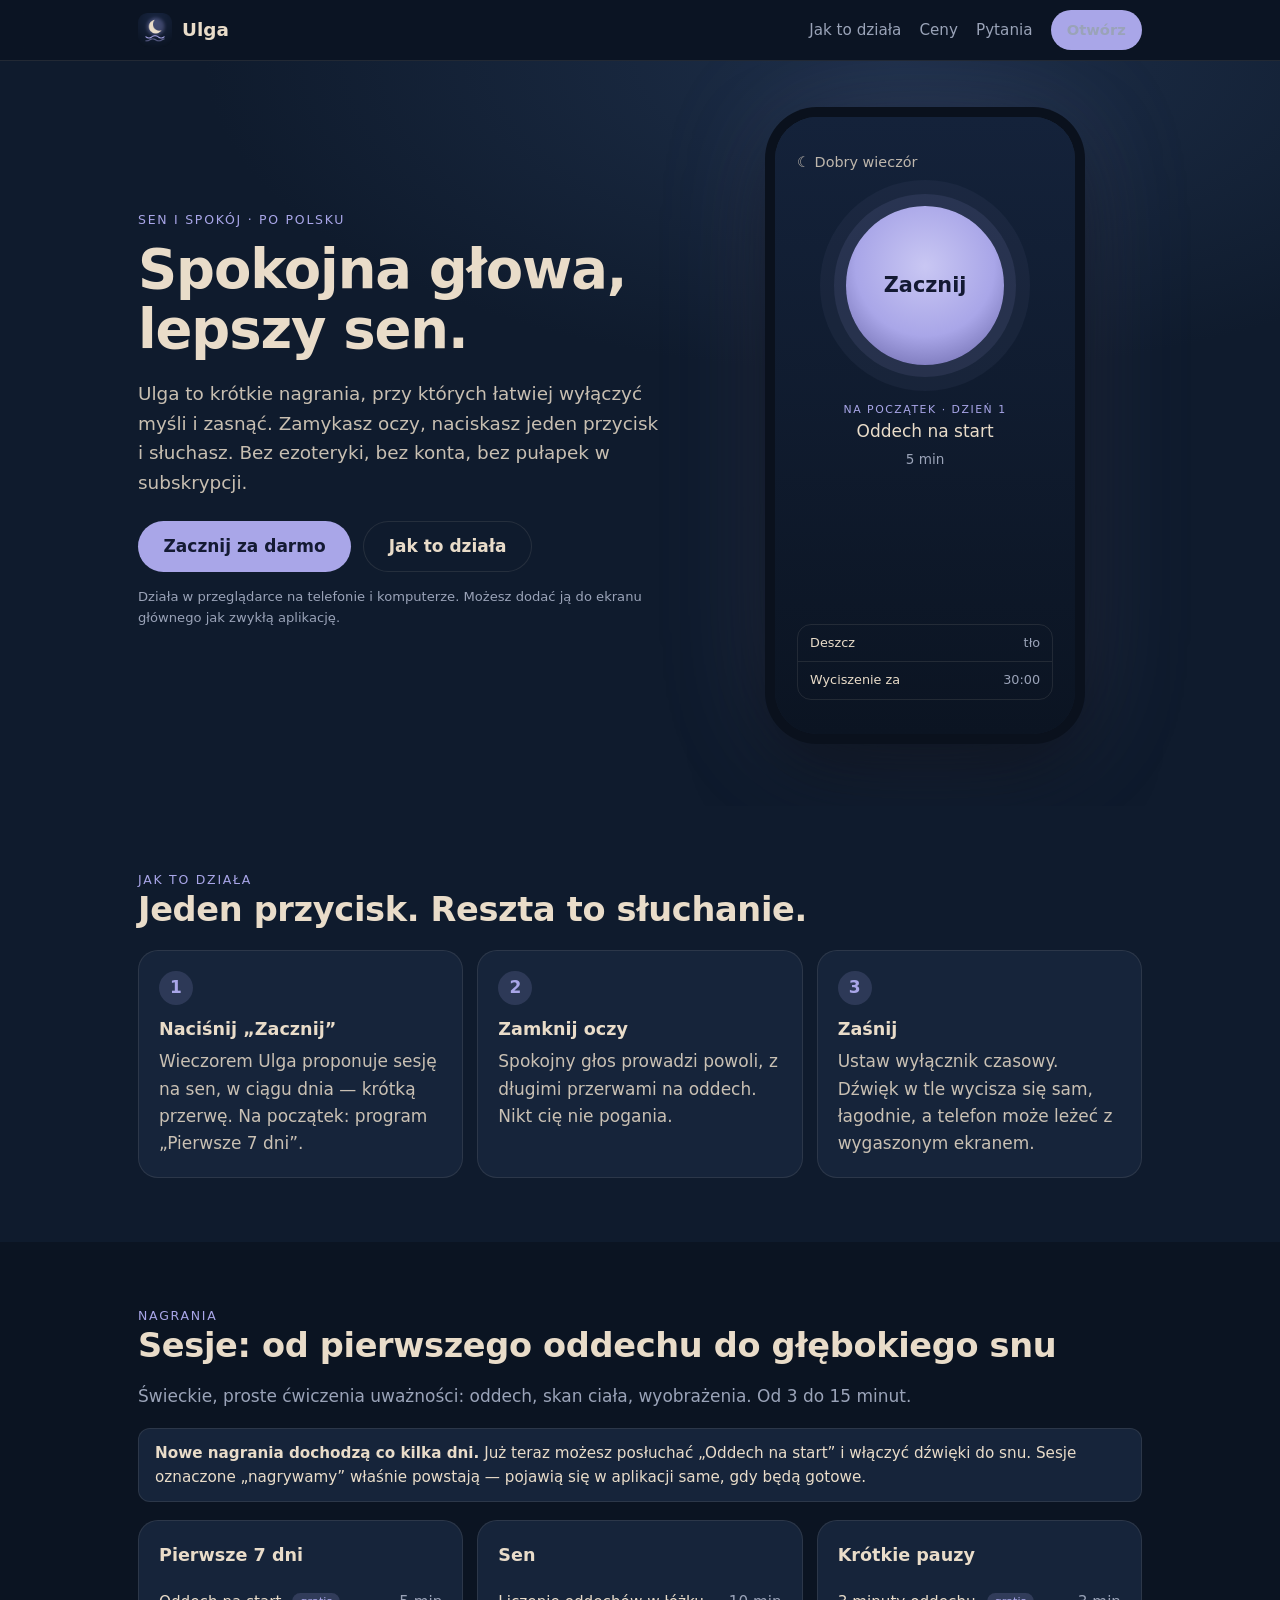
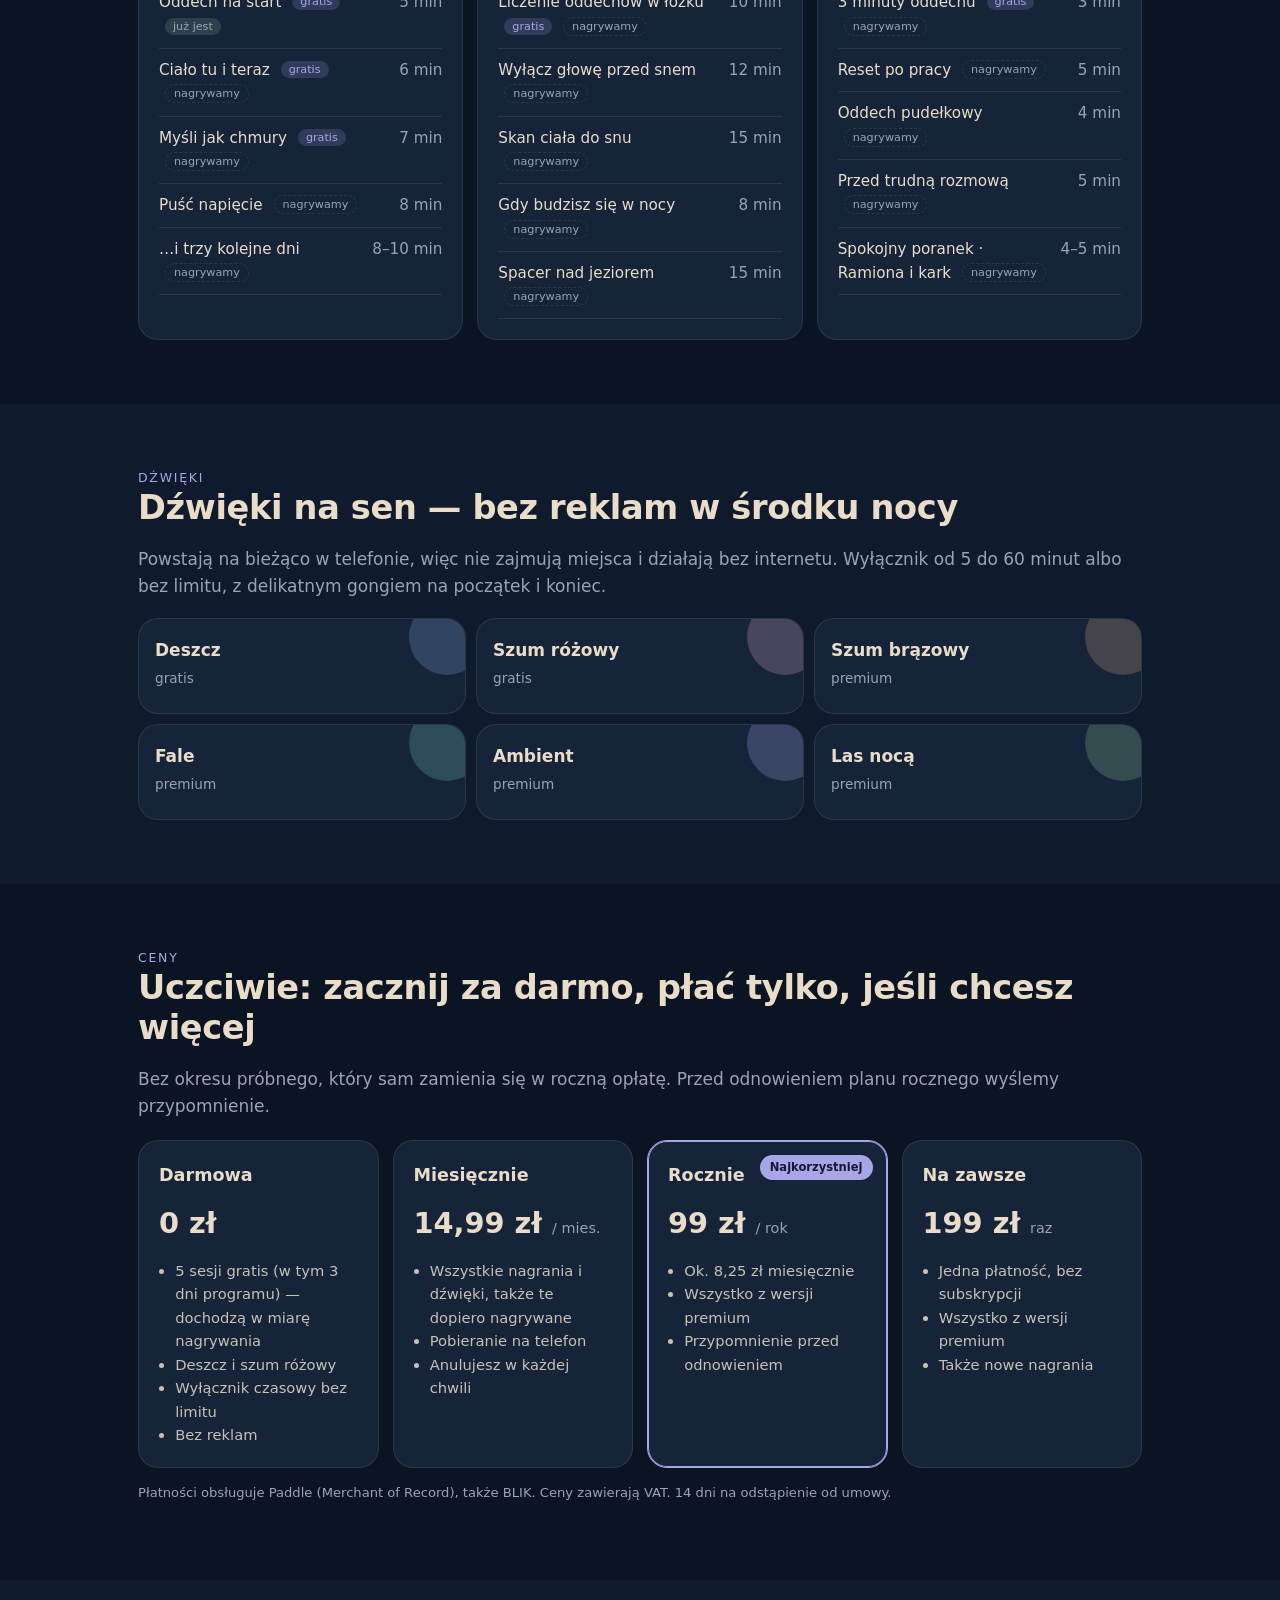
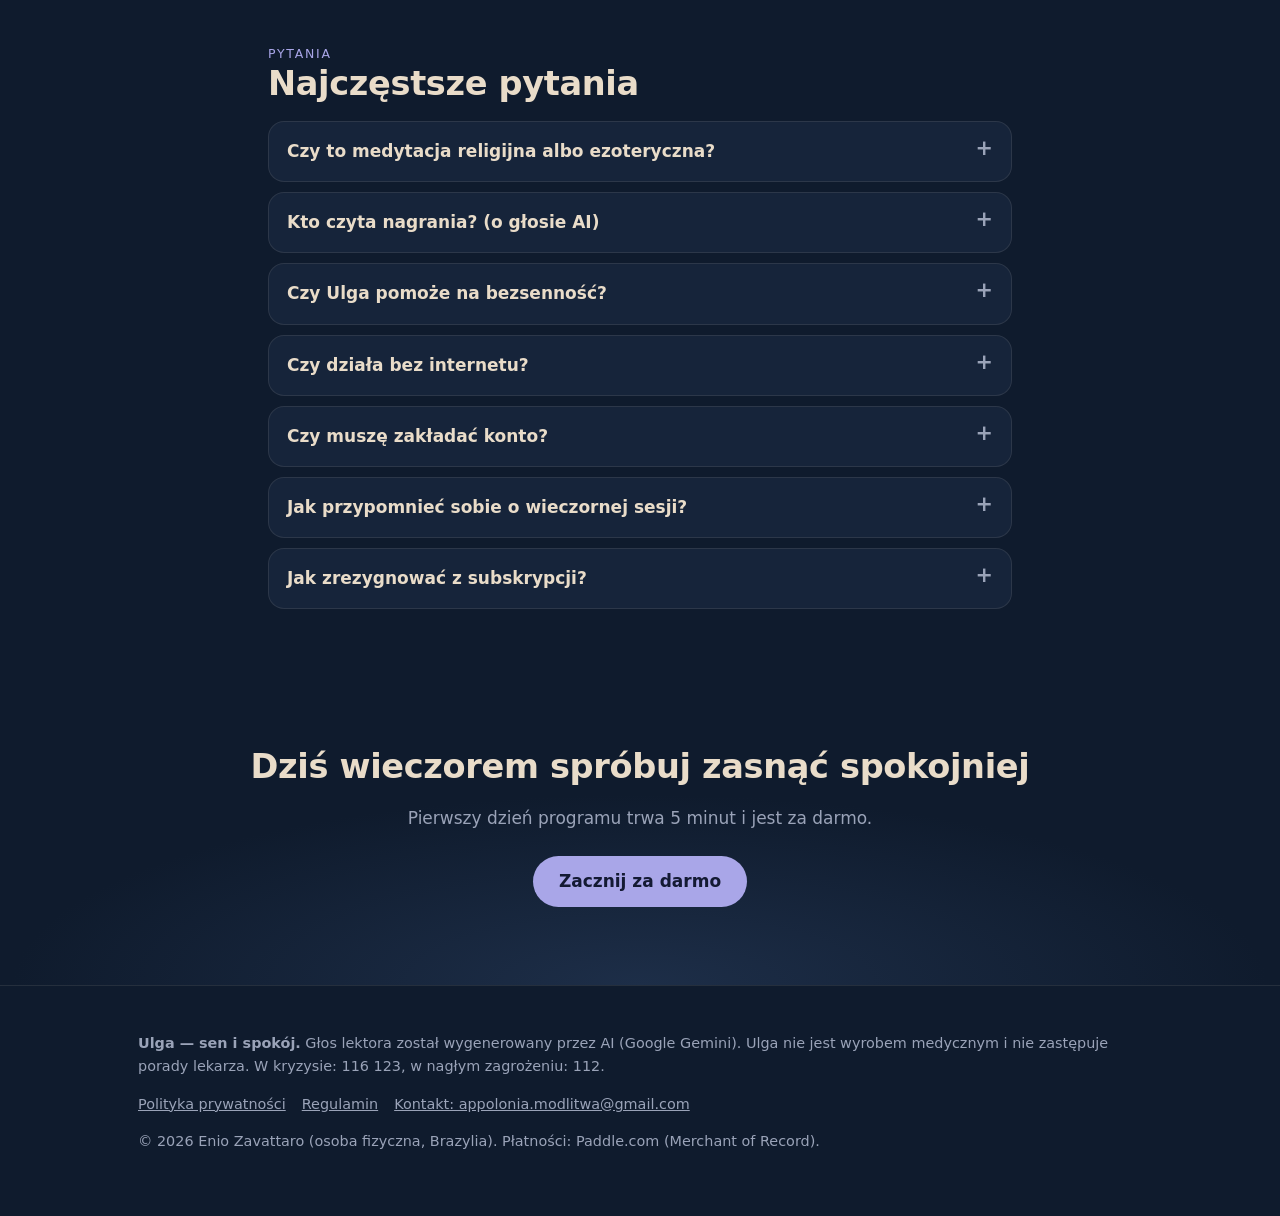
==== site/index.html @ 9c3e9967 "Add files via upload" ====
<!doctype html>
<html lang="pl">
<head>
<meta charset="utf-8">
<script>
  /* Adres aplikacji. Na produkcji aplikacja leży w katalogu głównym, a strona w /site/. */
  const APP_URL = '../index.html';
</script>
<meta name="viewport" content="width=device-width, initial-scale=1, viewport-fit=cover">
<title>Ulga — spokojna głowa, lepszy sen. Nagrania po polsku</title>
<meta name="description" content="Ulga to krótkie nagrania po polsku, które pomagają wyciszyć głowę i spokojnie zasnąć. Bez ezoteryki, bez konta, bez reklam. Dźwięki na sen z wyłącznikiem czasowym, działa offline.">
<meta name="theme-color" content="#0F1B2D">
<meta name="color-scheme" content="dark">
<meta property="og:type" content="website">
<meta property="og:locale" content="pl_PL">
<meta property="og:site_name" content="Ulga">
<meta property="og:title" content="Ulga — spokojna głowa, lepszy sen">
<meta property="og:description" content="Krótkie nagrania po polsku na sen i chwilę przerwy. Bez ezoteryki, bez konta, bez pułapek w subskrypcji.">
<link rel="icon" type="image/png" sizes="192x192" href="../icons/icon-192.png">
<link rel="apple-touch-icon" href="../icons/apple-touch-icon.png">
<script type="application/ld+json">
{
  "@context": "https://schema.org",
  "@type": "SoftwareApplication",
  "name": "Ulga — sen i spokój",
  "description": "Krótkie nagrania po polsku, które pomagają wyciszyć głowę i spokojnie zasnąć. Dźwięki na sen, wyłącznik czasowy, działa offline.",
  "applicationCategory": "HealthApplication",
  "operatingSystem": "Android, iOS, Windows, macOS (przeglądarka internetowa)",
  "inLanguage": "pl",
  "offers": [
    { "@type": "Offer", "price": "0", "priceCurrency": "PLN", "description": "Wersja darmowa" },
    { "@type": "Offer", "price": "99", "priceCurrency": "PLN", "description": "Premium — rok" },
    { "@type": "Offer", "price": "199", "priceCurrency": "PLN", "description": "Premium — na zawsze" }
  ]
}
</script>
<style>
:root{
  --bg:#0F1B2D; --bg2:#0B1422; --surface:#16243A; --surface2:#1D2E48;
  --primary:#A9A6E8; --on-primary:#141A33; --sand:#E9DCC9; --muted:#9AA3B8;
  --line:rgba(233,220,201,.10); --r:20px; --max:1040px;
  --sans:system-ui,-apple-system,'Segoe UI',Roboto,'Helvetica Neue',Arial,sans-serif;
}
*{box-sizing:border-box}
html{scroll-behavior:smooth}
body{margin:0;background:var(--bg);color:var(--sand);font:17px/1.6 var(--sans);-webkit-font-smoothing:antialiased}
a{color:var(--primary)}
.wrap{max-width:var(--max);margin:0 auto;padding:0 18px}
.top{position:sticky;top:0;z-index:5;background:rgba(11,20,34,.82);backdrop-filter:blur(12px);-webkit-backdrop-filter:blur(12px);border-bottom:1px solid var(--line)}
.top .wrap{display:flex;align-items:center;justify-content:space-between;min-height:60px;gap:12px}
.brand{display:flex;align-items:center;gap:10px;color:var(--sand);text-decoration:none;font-weight:650;font-size:1.15rem}
.brand img{width:34px;height:34px;border-radius:9px}
.top nav{display:flex;gap:18px;align-items:center}
.top nav a{color:var(--muted);text-decoration:none;font-size:.95rem}
.top nav .hide-s{display:none}
@media(min-width:720px){.top nav .hide-s{display:inline}}
.btn{display:inline-flex;align-items:center;justify-content:center;min-height:50px;padding:.7em 1.5em;border-radius:999px;background:var(--primary);color:var(--on-primary);font-weight:650;text-decoration:none;border:0}
.btn.small{min-height:40px;padding:.4em 1.1em;font-size:.92rem}
.btn.ghost{background:transparent;color:var(--sand);box-shadow:inset 0 0 0 1px var(--line)}
section{padding:64px 0}
.alt{background:var(--bg2)}
h1{font-size:clamp(2.1rem,6vw,3.4rem);line-height:1.1;margin:.2em 0 .35em;letter-spacing:-.02em;font-weight:650}
h2{font-size:clamp(1.5rem,4vw,2.1rem);line-height:1.2;margin:0 0 .5em;letter-spacing:-.01em;font-weight:620}
h3{font-size:1.1rem;margin:0 0 .3em}
.eyebrow{font-size:.78rem;text-transform:uppercase;letter-spacing:.14em;color:var(--primary);margin:0}
.lead{font-size:1.15rem;color:rgba(233,220,201,.85);max-width:36em}
.muted{color:var(--muted)}
.hero{position:relative;overflow:hidden;padding:56px 0 72px;background:radial-gradient(90% 70% at 70% 0%,var(--surface2) 0%,var(--bg) 60%)}
.hero .wrap{display:grid;gap:40px;align-items:center}
@media(min-width:860px){.hero .wrap{grid-template-columns:1.1fr .9fr}}
.cta{display:flex;flex-wrap:wrap;gap:12px;margin:24px 0 14px}
.fine{font-size:.82rem;color:var(--muted)}
.phone{justify-self:center;width:min(300px,80vw);aspect-ratio:9/18.5;border-radius:42px;background:linear-gradient(180deg,#14223A,#0B1422);box-shadow:0 0 0 10px #0a111d,0 30px 80px rgba(0,0,0,.5),0 0 120px rgba(169,166,232,.18);display:flex;flex-direction:column;align-items:center;padding:34px 22px;gap:14px}
.phone .g{align-self:flex-start;color:rgba(233,220,201,.8);font-size:.9rem}
.orb{width:62%;aspect-ratio:1;border-radius:50%;margin-top:18px;background:radial-gradient(circle at 50% 38%,#c9c7f3 0%,var(--primary) 55%,#5f5c9e 100%);display:flex;align-items:center;justify-content:center;color:var(--on-primary);font-weight:650;font-size:1.3rem;box-shadow:0 0 0 12px rgba(169,166,232,.1),0 0 0 26px rgba(169,166,232,.05);animation:br 8s ease-in-out infinite}
@keyframes br{50%{transform:scale(1.04)}}
@media(prefers-reduced-motion:reduce){.orb{animation:none}}
.phone .t{margin-top:22px;text-align:center}
.phone .t small{display:block;color:var(--primary);font-size:.68rem;letter-spacing:.14em;text-transform:uppercase}
.phone .rows{width:100%;margin-top:auto;border:1px solid var(--line);border-radius:14px;font-size:.8rem}
.phone .rows div{padding:8px 12px;display:flex;justify-content:space-between}
.phone .rows div+div{border-top:1px solid var(--line)}
.grid{display:grid;gap:14px}
@media(min-width:720px){.grid.c3{grid-template-columns:repeat(3,1fr)}.grid.c2{grid-template-columns:repeat(2,1fr)}}
.card{background:var(--surface);border:1px solid var(--line);border-radius:var(--r);padding:20px}
.card p{margin:.3em 0 0;color:rgba(233,220,201,.85)}
.num{display:inline-flex;width:34px;height:34px;border-radius:50%;align-items:center;justify-content:center;background:rgba(169,166,232,.16);color:var(--primary);font-weight:700;margin-bottom:10px}
.list{list-style:none;padding:0;margin:12px 0 0}
.list li{display:flex;justify-content:space-between;gap:12px;padding:9px 0;border-bottom:1px solid var(--line);font-size:.95rem}
.list li span:last-child{color:var(--muted);white-space:nowrap}
.tag{font-size:.7rem;background:rgba(169,166,232,.18);color:var(--primary);border-radius:999px;padding:2px 8px;margin-left:6px;vertical-align:2px}
.tag.soon{background:transparent;color:var(--muted);border:1px dashed var(--line)}
.tag.ok{background:rgba(140,200,160,.18);color:#9fd6b0}
.note{background:var(--surface);border:1px solid var(--line);border-radius:12px;padding:12px 16px;margin:12px 0 18px;font-size:.95rem}
.sounds{display:grid;grid-template-columns:repeat(2,1fr);gap:10px;margin-top:18px}
@media(min-width:720px){.sounds{grid-template-columns:repeat(3,1fr)}}
.sound{position:relative;overflow:hidden;background:var(--surface);border:1px solid var(--line);border-radius:var(--r);padding:18px 16px;min-height:96px}
.sound::before{content:'';position:absolute;right:-20px;top:-20px;width:76px;height:76px;border-radius:50%;background:var(--c);opacity:.25}
.sound b{display:block}
.sound span{font-size:.85rem;color:var(--muted)}
.plans{display:grid;gap:14px;margin-top:20px}
@media(min-width:860px){.plans{grid-template-columns:repeat(4,1fr)}}
.plan{background:var(--surface);border:1px solid var(--line);border-radius:var(--r);padding:20px;display:flex;flex-direction:column;gap:6px;position:relative}
.plan.best{border-color:var(--primary);box-shadow:inset 0 0 0 1px var(--primary)}
.plan .price{font-size:1.8rem;font-weight:650}
.plan .price small{font-size:.9rem;color:var(--muted);font-weight:400}
.plan ul{padding-left:1.1em;margin:6px 0 0;color:rgba(233,220,201,.85);font-size:.92rem}
.badge{position:absolute;top:14px;right:14px;background:var(--primary);color:var(--on-primary);font-size:.72rem;font-weight:700;border-radius:999px;padding:3px 10px}
details{background:var(--surface);border:1px solid var(--line);border-radius:16px;padding:0 18px;margin-bottom:10px}
summary{cursor:pointer;padding:16px 0;font-weight:600;list-style:none;display:flex;justify-content:space-between;gap:12px}
summary::-webkit-details-marker{display:none}
summary::after{content:'+';color:var(--muted);font-size:1.3rem;line-height:1}
details[open] summary::after{content:'–'}
details p{margin:0 0 16px;color:rgba(233,220,201,.85)}
.final{text-align:center;background:radial-gradient(70% 90% at 50% 100%,var(--surface2) 0%,var(--bg) 70%)}
footer{border-top:1px solid var(--line);padding:32px 0 48px;font-size:.9rem;color:var(--muted)}
footer nav{display:flex;flex-wrap:wrap;gap:16px;margin:10px 0}
footer a{color:var(--muted)}
</style>
</head>
<body>
<header class="top">
  <div class="wrap">
    <a class="brand" href="#top"><img src="../icons/icon-192.png" alt="" width="34" height="34">Ulga</a>
    <nav aria-label="Nawigacja">
      <a class="hide-s" href="#jak">Jak to działa</a>
      <a class="hide-s" href="#plany">Ceny</a>
      <a class="hide-s" href="#pytania">Pytania</a>
      <a class="btn small app-link" href="../index.html">Otwórz</a>
    </nav>
  </div>
</header>

<main>
  <section class="hero" id="top">
    <div class="wrap">
      <div>
        <p class="eyebrow">Sen i spokój · po polsku</p>
        <h1>Spokojna głowa, lepszy sen.</h1>
        <p class="lead">Ulga to krótkie nagrania, przy których łatwiej wyłączyć myśli i zasnąć. Zamykasz oczy, naciskasz jeden przycisk i słuchasz. Bez ezoteryki, bez konta, bez pułapek w subskrypcji.</p>
        <div class="cta">
          <a class="btn app-link" href="../index.html">Zacznij za darmo</a>
          <a class="btn ghost" href="#jak">Jak to działa</a>
        </div>
        <p class="fine">Działa w przeglądarce na telefonie i komputerze. Możesz dodać ją do ekranu głównego jak zwykłą aplikację.</p>
      </div>
      <div class="phone" aria-hidden="true">
        <span class="g">☾ Dobry wieczór</span>
        <div class="orb">Zacznij</div>
        <div class="t"><small>Na początek · Dzień 1</small>Oddech na start<br><span class="muted" style="font-size:.85rem">5 min</span></div>
        <div class="rows"><div><span>Deszcz</span><span class="muted">tło</span></div><div><span>Wyciszenie za</span><span class="muted">30:00</span></div></div>
      </div>
    </div>
  </section>

  <section id="jak" aria-labelledby="jak-h">
    <div class="wrap">
      <p class="eyebrow">Jak to działa</p>
      <h2 id="jak-h">Jeden przycisk. Reszta to słuchanie.</h2>
      <div class="grid c3" style="margin-top:20px">
        <div class="card"><span class="num">1</span><h3>Naciśnij „Zacznij”</h3><p>Wieczorem Ulga proponuje sesję na sen, w ciągu dnia — krótką przerwę. Na początek: program „Pierwsze 7 dni”.</p></div>
        <div class="card"><span class="num">2</span><h3>Zamknij oczy</h3><p>Spokojny głos prowadzi powoli, z długimi przerwami na oddech. Nikt cię nie pogania.</p></div>
        <div class="card"><span class="num">3</span><h3>Zaśnij</h3><p>Ustaw wyłącznik czasowy. Dźwięk w tle wycisza się sam, łagodnie, a telefon może leżeć z wygaszonym ekranem.</p></div>
      </div>
    </div>
  </section>

  <section class="alt" id="sesje" aria-labelledby="sesje-h">
    <div class="wrap">
      <p class="eyebrow">Nagrania</p>
      <h2 id="sesje-h">Sesje: od pierwszego oddechu do głębokiego snu</h2>
      <p class="muted">Świeckie, proste ćwiczenia uważności: oddech, skan ciała, wyobrażenia. Od 3 do 15 minut.</p>
      <p class="note" id="sesje-uczciwie"><strong>Nowe nagrania dochodzą co kilka dni.</strong> Już teraz możesz posłuchać „Oddech na start” i włączyć dźwięki do snu. Sesje oznaczone „nagrywamy” właśnie powstają — pojawią się w aplikacji same, gdy będą gotowe.</p>
      <div class="grid c3">
        <div class="card"><h3>Pierwsze 7 dni</h3>
          <ul class="list">
            <li><span>Oddech na start <span class="tag">gratis</span> <span class="tag ok">już jest</span></span><span>5 min</span></li>
            <li><span>Ciało tu i teraz <span class="tag">gratis</span> <span class="tag soon">nagrywamy</span></span><span>6 min</span></li>
            <li><span>Myśli jak chmury <span class="tag">gratis</span> <span class="tag soon">nagrywamy</span></span><span>7 min</span></li>
            <li><span>Puść napięcie <span class="tag soon">nagrywamy</span></span><span>8 min</span></li>
            <li><span>…i trzy kolejne dni <span class="tag soon">nagrywamy</span></span><span>8–10 min</span></li>
          </ul></div>
        <div class="card"><h3>Sen</h3>
          <ul class="list">
            <li><span>Liczenie oddechów w łóżku <span class="tag">gratis</span> <span class="tag soon">nagrywamy</span></span><span>10 min</span></li>
            <li><span>Wyłącz głowę przed snem <span class="tag soon">nagrywamy</span></span><span>12 min</span></li>
            <li><span>Skan ciała do snu <span class="tag soon">nagrywamy</span></span><span>15 min</span></li>
            <li><span>Gdy budzisz się w nocy <span class="tag soon">nagrywamy</span></span><span>8 min</span></li>
            <li><span>Spacer nad jeziorem <span class="tag soon">nagrywamy</span></span><span>15 min</span></li>
          </ul></div>
        <div class="card"><h3>Krótkie pauzy</h3>
          <ul class="list">
            <li><span>3 minuty oddechu <span class="tag">gratis</span> <span class="tag soon">nagrywamy</span></span><span>3 min</span></li>
            <li><span>Reset po pracy <span class="tag soon">nagrywamy</span></span><span>5 min</span></li>
            <li><span>Oddech pudełkowy <span class="tag soon">nagrywamy</span></span><span>4 min</span></li>
            <li><span>Przed trudną rozmową <span class="tag soon">nagrywamy</span></span><span>5 min</span></li>
            <li><span>Spokojny poranek · Ramiona i kark <span class="tag soon">nagrywamy</span></span><span>4–5 min</span></li>
          </ul></div>
      </div>
    </div>
  </section>

  <section id="dzwieki" aria-labelledby="dzw-h">
    <div class="wrap">
      <p class="eyebrow">Dźwięki</p>
      <h2 id="dzw-h">Dźwięki na sen — bez reklam w środku nocy</h2>
      <p class="muted">Powstają na bieżąco w telefonie, więc nie zajmują miejsca i działają bez internetu. Wyłącznik od 5 do 60 minut albo bez limitu, z delikatnym gongiem na początek i koniec.</p>
      <div class="sounds">
        <div class="sound" style="--c:#7FA7D9"><b>Deszcz</b><span>gratis</span></div>
        <div class="sound" style="--c:#D9A7C7"><b>Szum różowy</b><span>gratis</span></div>
        <div class="sound" style="--c:#C9A27A"><b>Szum brązowy</b><span>premium</span></div>
        <div class="sound" style="--c:#6FC2C0"><b>Fale</b><span>premium</span></div>
        <div class="sound" style="--c:#A9A6E8"><b>Ambient</b><span>premium</span></div>
        <div class="sound" style="--c:#8DBF8A"><b>Las nocą</b><span>premium</span></div>
      </div>
    </div>
  </section>

  <section class="alt" id="plany" aria-labelledby="plany-h">
    <div class="wrap">
      <p class="eyebrow">Ceny</p>
      <h2 id="plany-h">Uczciwie: zacznij za darmo, płać tylko, jeśli chcesz więcej</h2>
      <p class="muted">Bez okresu próbnego, który sam zamienia się w roczną opłatę. Przed odnowieniem planu rocznego wyślemy przypomnienie.</p>
      <div class="plans">
        <div class="plan"><h3>Darmowa</h3><div class="price">0 zł</div><ul><li>5 sesji gratis (w tym 3 dni programu) — dochodzą w miarę nagrywania</li><li>Deszcz i szum różowy</li><li>Wyłącznik czasowy bez limitu</li><li>Bez reklam</li></ul></div>
        <div class="plan"><h3>Miesięcznie</h3><div class="price">14,99 zł <small>/ mies.</small></div><ul><li>Wszystkie nagrania i dźwięki, także te dopiero nagrywane</li><li>Pobieranie na telefon</li><li>Anulujesz w każdej chwili</li></ul></div>
        <div class="plan best"><span class="badge">Najkorzystniej</span><h3>Rocznie</h3><div class="price">99 zł <small>/ rok</small></div><ul><li>Ok. 8,25 zł miesięcznie</li><li>Wszystko z wersji premium</li><li>Przypomnienie przed odnowieniem</li></ul></div>
        <div class="plan"><h3>Na zawsze</h3><div class="price">199 zł <small>raz</small></div><ul><li>Jedna płatność, bez subskrypcji</li><li>Wszystko z wersji premium</li><li>Także nowe nagrania</li></ul></div>
      </div>
      <p class="fine" style="margin-top:14px">Płatności obsługuje Paddle (Merchant of Record), także BLIK. Ceny zawierają VAT. 14 dni na odstąpienie od umowy.</p>
    </div>
  </section>

  <section id="pytania" aria-labelledby="faq-h">
    <div class="wrap" style="max-width:780px">
      <p class="eyebrow">Pytania</p>
      <h2 id="faq-h">Najczęstsze pytania</h2>
      <details><summary>Czy to medytacja religijna albo ezoteryczna?</summary><p>Nie. Ulga jest świecka: proste ćwiczenia oddechu, uwagi i rozluźnienia ciała, bez mantr, energii i czakr.</p></details>
      <details id="faq-ai"><summary>Kto czyta nagrania? (o głosie AI)</summary><p>Głos lektora został wygenerowany przez AI (Google Gemini). Teksty piszemy sami, a każde nagranie składamy z krótkich fragmentów z długimi, zaplanowanymi przerwami — dzięki temu tempo jest naprawdę spokojne. Informujemy o tym otwarcie w aplikacji, zgodnie z unijnym AI Act. Do tworzenia głosu nie są używane żadne twoje dane.</p></details>
      <details><summary>Czy Ulga pomoże na bezsenność?</summary><p>Ulga pomaga się wyciszyć i odprężyć przed snem, ale nie jest wyrobem medycznym i nie leczy zaburzeń snu. Jeśli problemy ze snem trwają dłużej, porozmawiaj z lekarzem.</p></details>
      <details><summary>Czy działa bez internetu?</summary><p>Tak. Aplikacja zapisuje się w telefonie, a nagrania możesz pobrać przyciskiem „Pobierz na telefon”. Dźwięki w tle działają zawsze, bo powstają w telefonie.</p></details>
      <details><summary>Czy muszę zakładać konto?</summary><p>Nie. Nie ma konta, analityki ani reklam. Postępy zostają tylko na twoim urządzeniu. Po zakupie dostajesz e-mailem kod licencyjny, który wpisujesz w aplikacji.</p></details>
      <details><summary>Jak przypomnieć sobie o wieczornej sesji?</summary><p>W Ustawieniach wybierz godzinę i naciśnij „Dodaj do kalendarza”. Do twojego kalendarza trafi codzienne wydarzenie z powiadomieniem — działa na iPhonie i Androidzie.</p></details>
      <details><summary>Jak zrezygnować z subskrypcji?</summary><p>Linkiem w e-mailu z potwierdzeniem zakupu, w każdej chwili. Dostęp trwa do końca opłaconego okresu. Jeśli nie lubisz subskrypcji, wybierz plan „Na zawsze”.</p></details>
    </div>
  </section>

  <section class="final" aria-labelledby="final-h">
    <div class="wrap">
      <h2 id="final-h">Dziś wieczorem spróbuj zasnąć spokojniej</h2>
      <p class="muted">Pierwszy dzień programu trwa 5 minut i jest za darmo.</p>
      <div class="cta" style="justify-content:center"><a class="btn app-link" href="../index.html">Zacznij za darmo</a></div>
    </div>
  </section>
</main>

<footer>
  <div class="wrap">
    <p><strong>Ulga — sen i spokój.</strong> Głos lektora został wygenerowany przez AI (Google Gemini). Ulga nie jest wyrobem medycznym i nie zastępuje porady lekarza. W kryzysie: 116 123, w nagłym zagrożeniu: 112.</p>
    <nav aria-label="Informacje prawne">
      <a href="../legal/privacy.html">Polityka prywatności</a>
      <a href="../legal/terms.html">Regulamin</a>
      <a href="mailto:appolonia.modlitwa@gmail.com">Kontakt: appolonia.modlitwa@gmail.com</a>
    </nav>
    <p>© 2026 Enio Zavattaro (osoba fizyczna, Brazylia). Płatności: Paddle.com (Merchant of Record).</p>
  </div>
</footer>
<script>document.querySelectorAll('.app-link').forEach(function (a) { a.href = APP_URL; });</script>
</body>
</html>
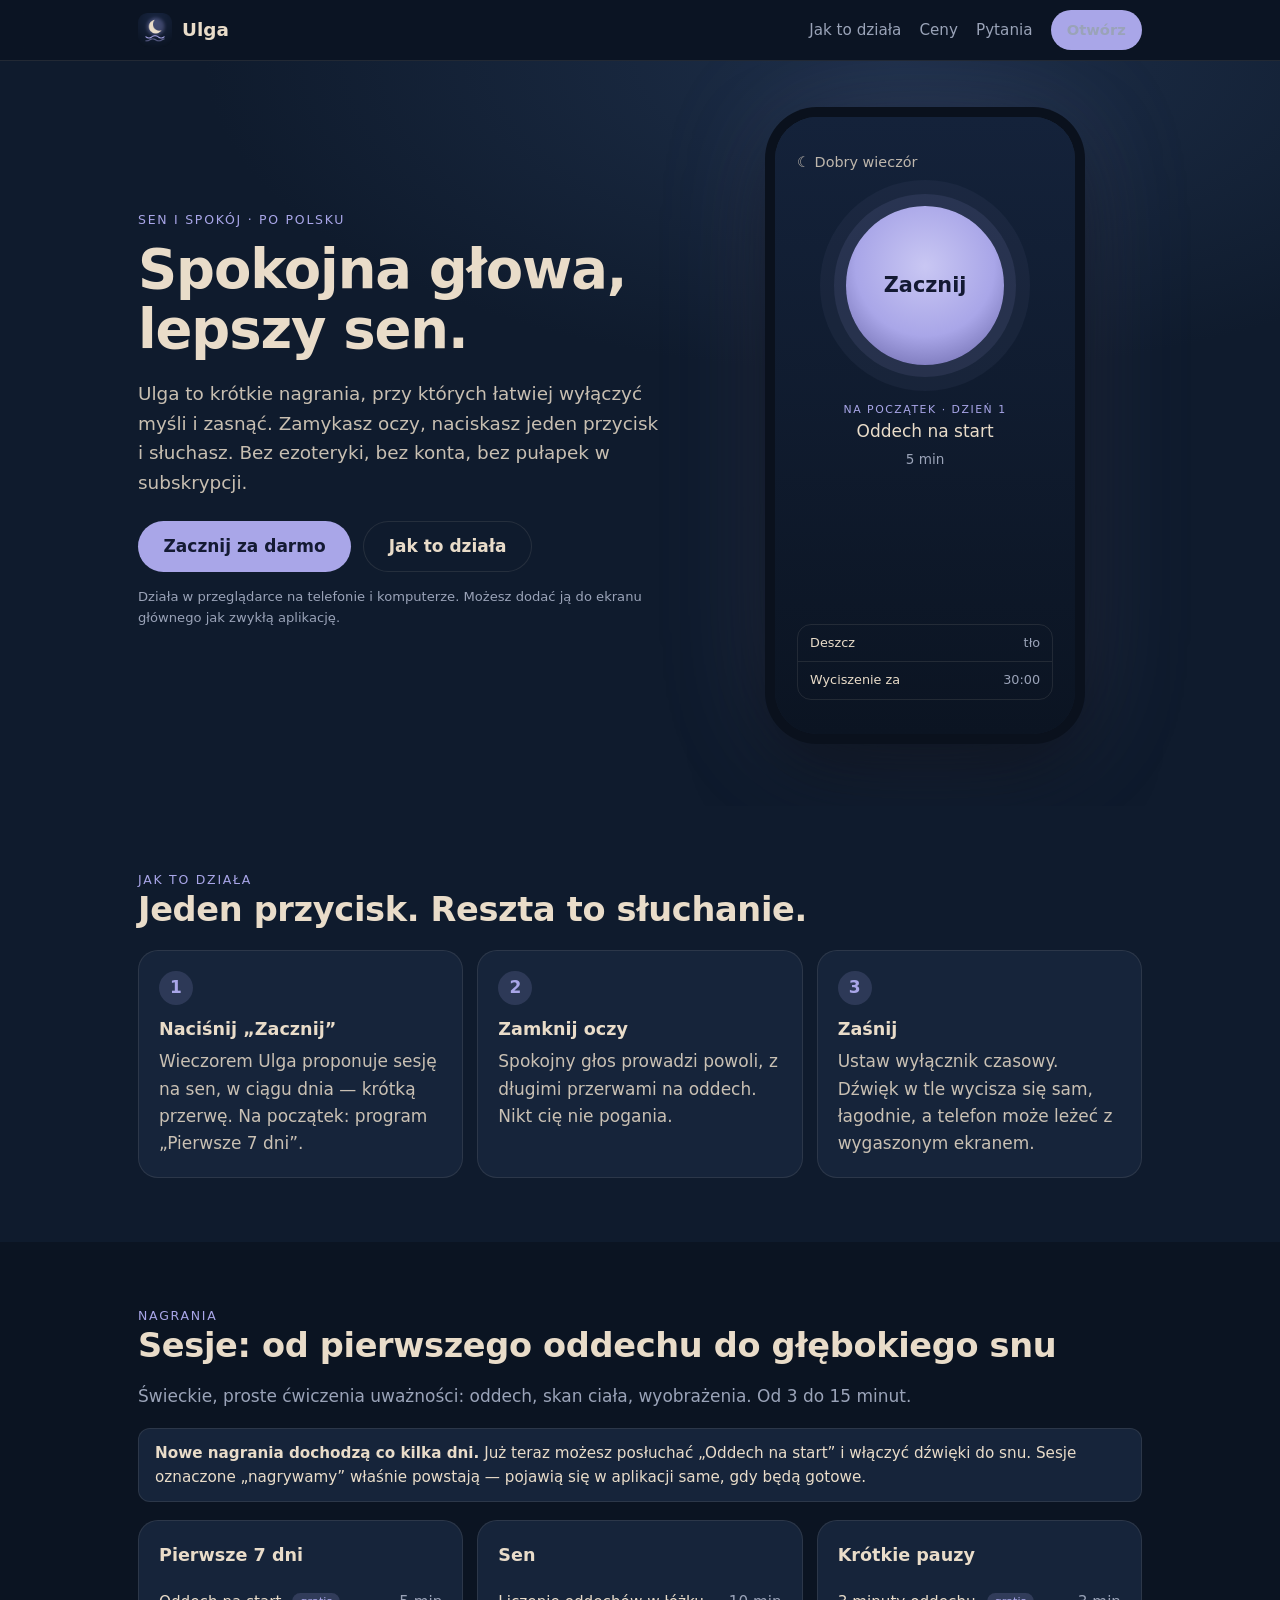
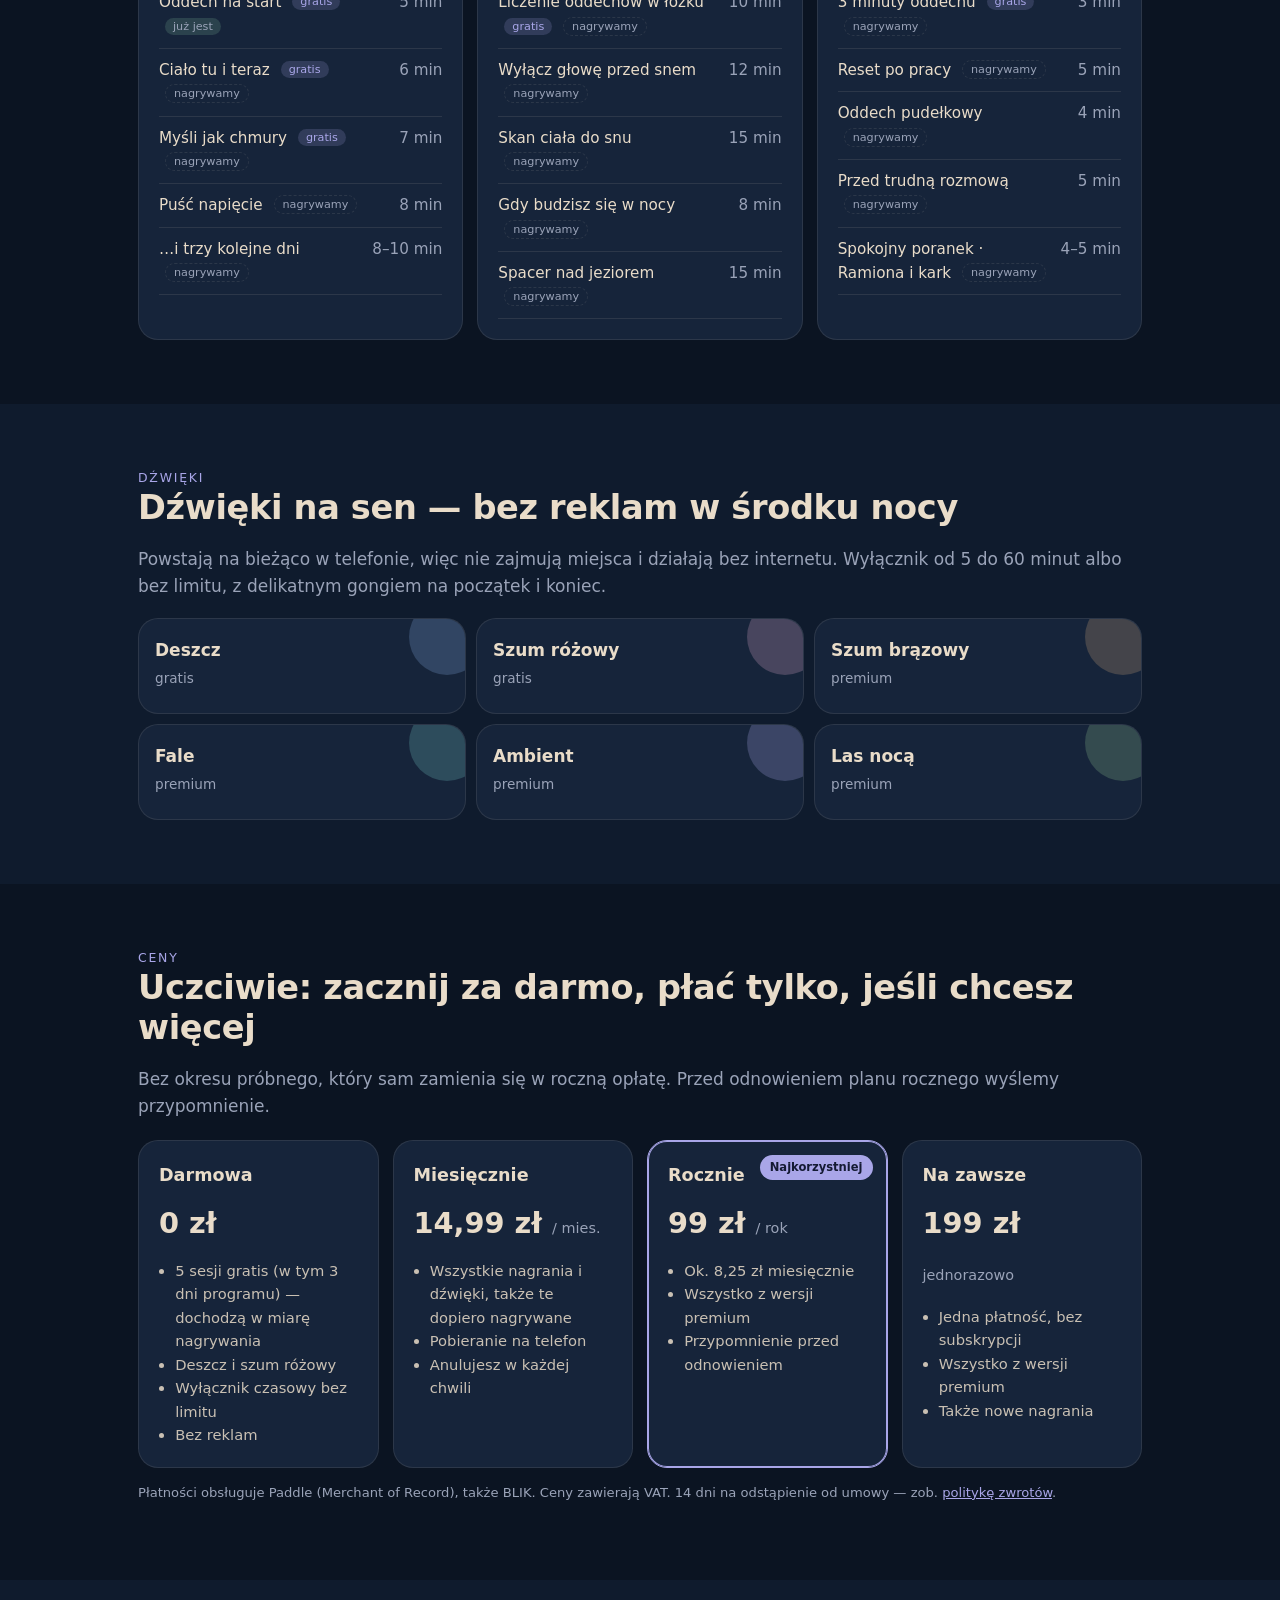
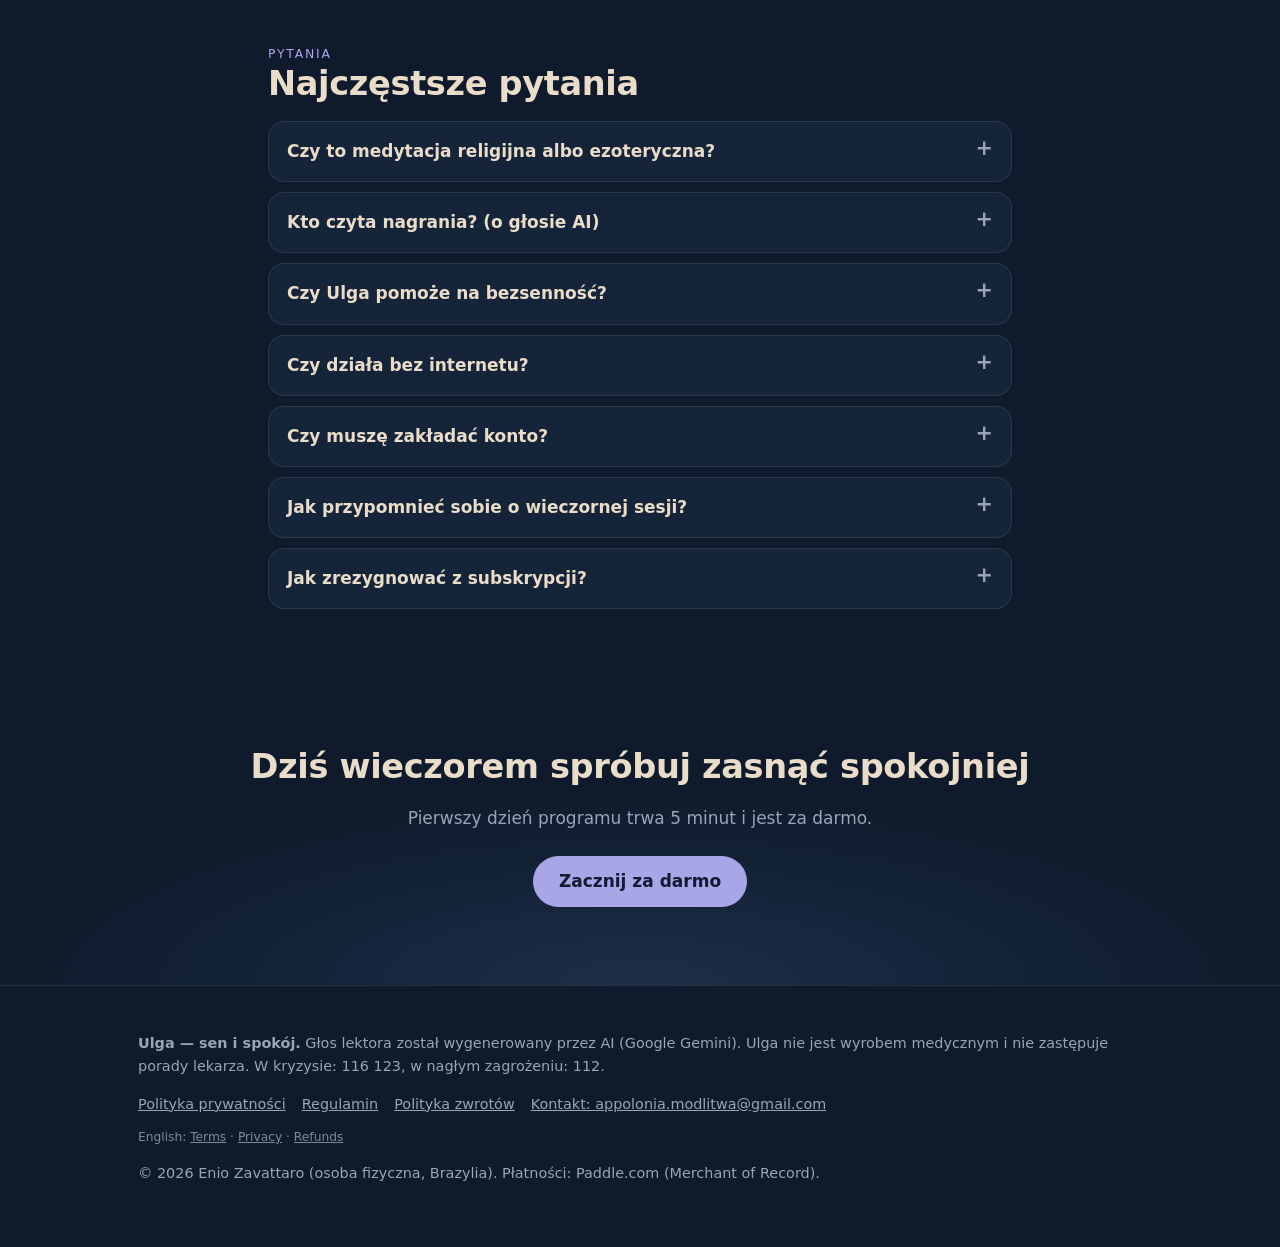
==== commit ecbdc30d: "Add files via upload" ====
--- a/site/index.html
+++ b/site/index.html
@@ -225,9 +225,9 @@
         <div class="plan"><h3>Darmowa</h3><div class="price">0 zł</div><ul><li>5 sesji gratis (w tym 3 dni programu) — dochodzą w miarę nagrywania</li><li>Deszcz i szum różowy</li><li>Wyłącznik czasowy bez limitu</li><li>Bez reklam</li></ul></div>
         <div class="plan"><h3>Miesięcznie</h3><div class="price">14,99 zł <small>/ mies.</small></div><ul><li>Wszystkie nagrania i dźwięki, także te dopiero nagrywane</li><li>Pobieranie na telefon</li><li>Anulujesz w każdej chwili</li></ul></div>
         <div class="plan best"><span class="badge">Najkorzystniej</span><h3>Rocznie</h3><div class="price">99 zł <small>/ rok</small></div><ul><li>Ok. 8,25 zł miesięcznie</li><li>Wszystko z wersji premium</li><li>Przypomnienie przed odnowieniem</li></ul></div>
-        <div class="plan"><h3>Na zawsze</h3><div class="price">199 zł <small>raz</small></div><ul><li>Jedna płatność, bez subskrypcji</li><li>Wszystko z wersji premium</li><li>Także nowe nagrania</li></ul></div>
-      </div>
-      <p class="fine" style="margin-top:14px">Płatności obsługuje Paddle (Merchant of Record), także BLIK. Ceny zawierają VAT. 14 dni na odstąpienie od umowy.</p>
+        <div class="plan"><h3>Na zawsze</h3><div class="price">199 zł <small>jednorazowo</small></div><ul><li>Jedna płatność, bez subskrypcji</li><li>Wszystko z wersji premium</li><li>Także nowe nagrania</li></ul></div>
+      </div>
+      <p class="fine" style="margin-top:14px">Płatności obsługuje Paddle (Merchant of Record), także BLIK. Ceny zawierają VAT. 14 dni na odstąpienie od umowy — zob. <a href="../legal/refund.html">politykę zwrotów</a>.</p>
     </div>
   </section>
 
@@ -260,8 +260,10 @@
     <nav aria-label="Informacje prawne">
       <a href="../legal/privacy.html">Polityka prywatności</a>
       <a href="../legal/terms.html">Regulamin</a>
+      <a href="../legal/refund.html">Polityka zwrotów</a>
       <a href="mailto:appolonia.modlitwa@gmail.com">Kontakt: appolonia.modlitwa@gmail.com</a>
     </nav>
+    <p class="en-legal" lang="en" style="font-size:.85em;opacity:.8">English: <a href="../legal/en/terms.html">Terms</a> · <a href="../legal/en/privacy.html">Privacy</a> · <a href="../legal/en/refund.html">Refunds</a></p>
     <p>© 2026 Enio Zavattaro (osoba fizyczna, Brazylia). Płatności: Paddle.com (Merchant of Record).</p>
   </div>
 </footer>
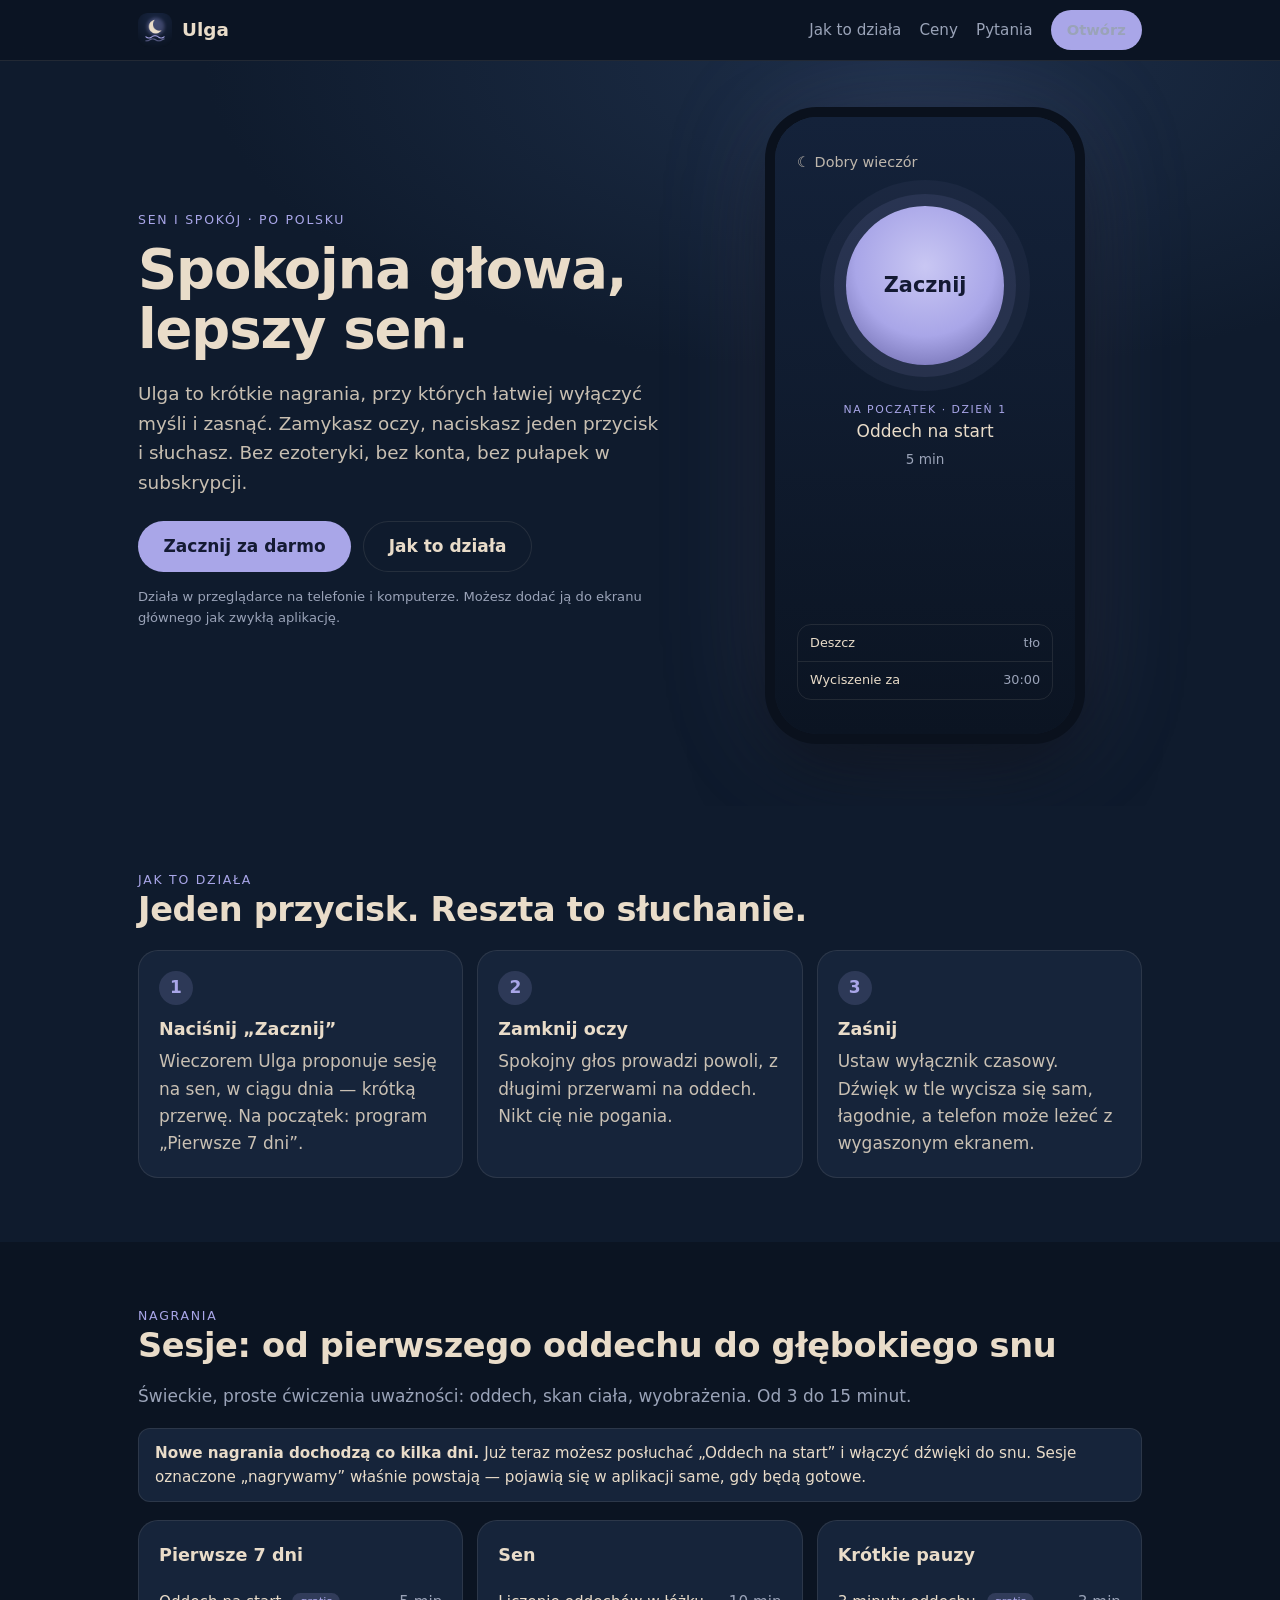
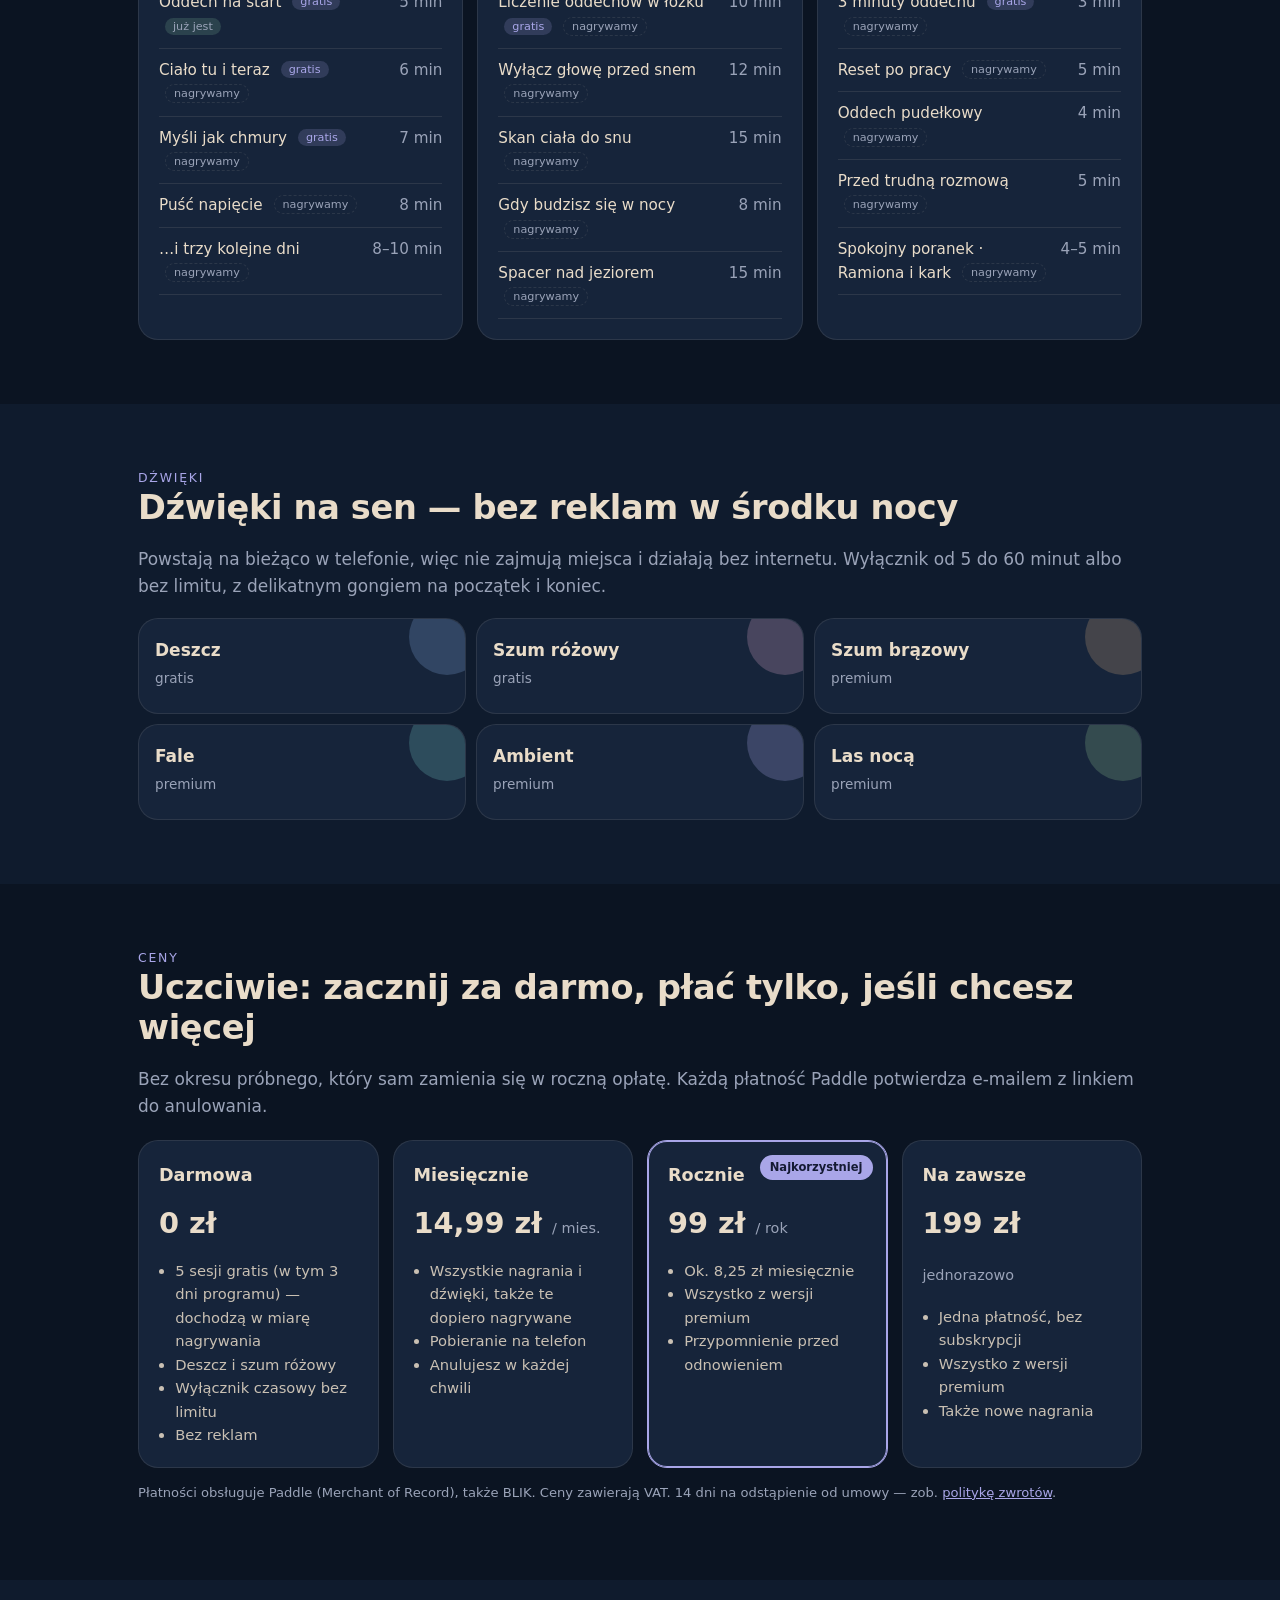
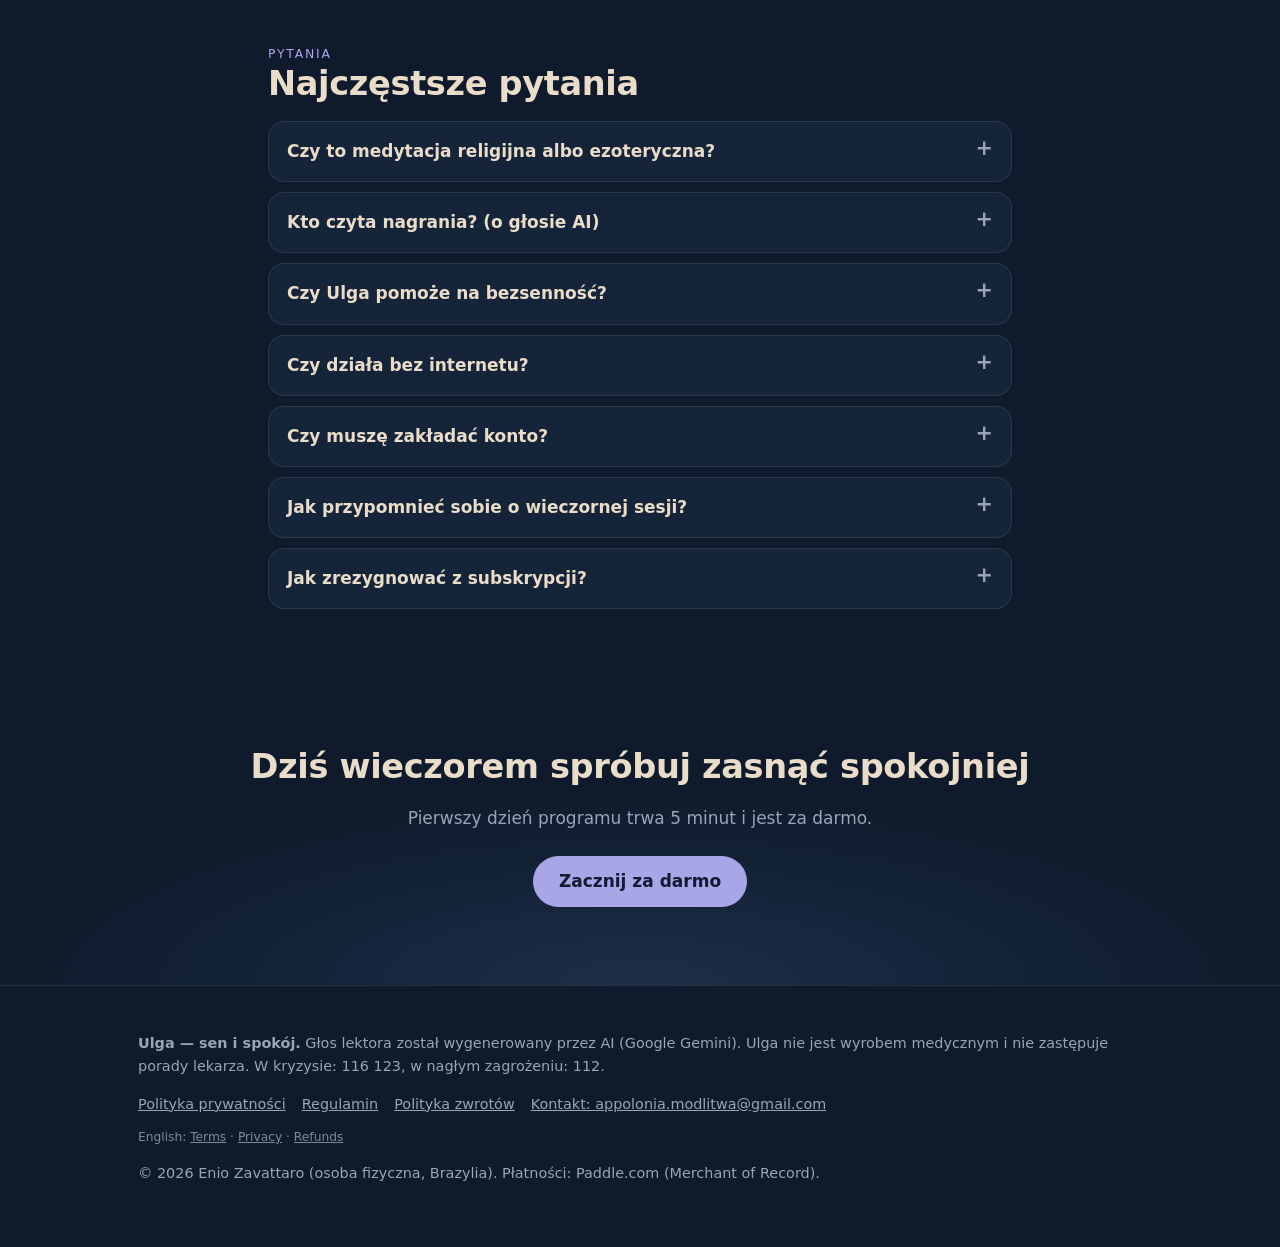
==== commit 17a64028: "Add files via upload" ====
--- a/site/index.html
+++ b/site/index.html
@@ -220,7 +220,7 @@
     <div class="wrap">
       <p class="eyebrow">Ceny</p>
       <h2 id="plany-h">Uczciwie: zacznij za darmo, płać tylko, jeśli chcesz więcej</h2>
-      <p class="muted">Bez okresu próbnego, który sam zamienia się w roczną opłatę. Przed odnowieniem planu rocznego wyślemy przypomnienie.</p>
+      <p class="muted">Bez okresu próbnego, który sam zamienia się w roczną opłatę. Każdą płatność Paddle potwierdza e-mailem z linkiem do anulowania.</p>
       <div class="plans">
         <div class="plan"><h3>Darmowa</h3><div class="price">0 zł</div><ul><li>5 sesji gratis (w tym 3 dni programu) — dochodzą w miarę nagrywania</li><li>Deszcz i szum różowy</li><li>Wyłącznik czasowy bez limitu</li><li>Bez reklam</li></ul></div>
         <div class="plan"><h3>Miesięcznie</h3><div class="price">14,99 zł <small>/ mies.</small></div><ul><li>Wszystkie nagrania i dźwięki, także te dopiero nagrywane</li><li>Pobieranie na telefon</li><li>Anulujesz w każdej chwili</li></ul></div>
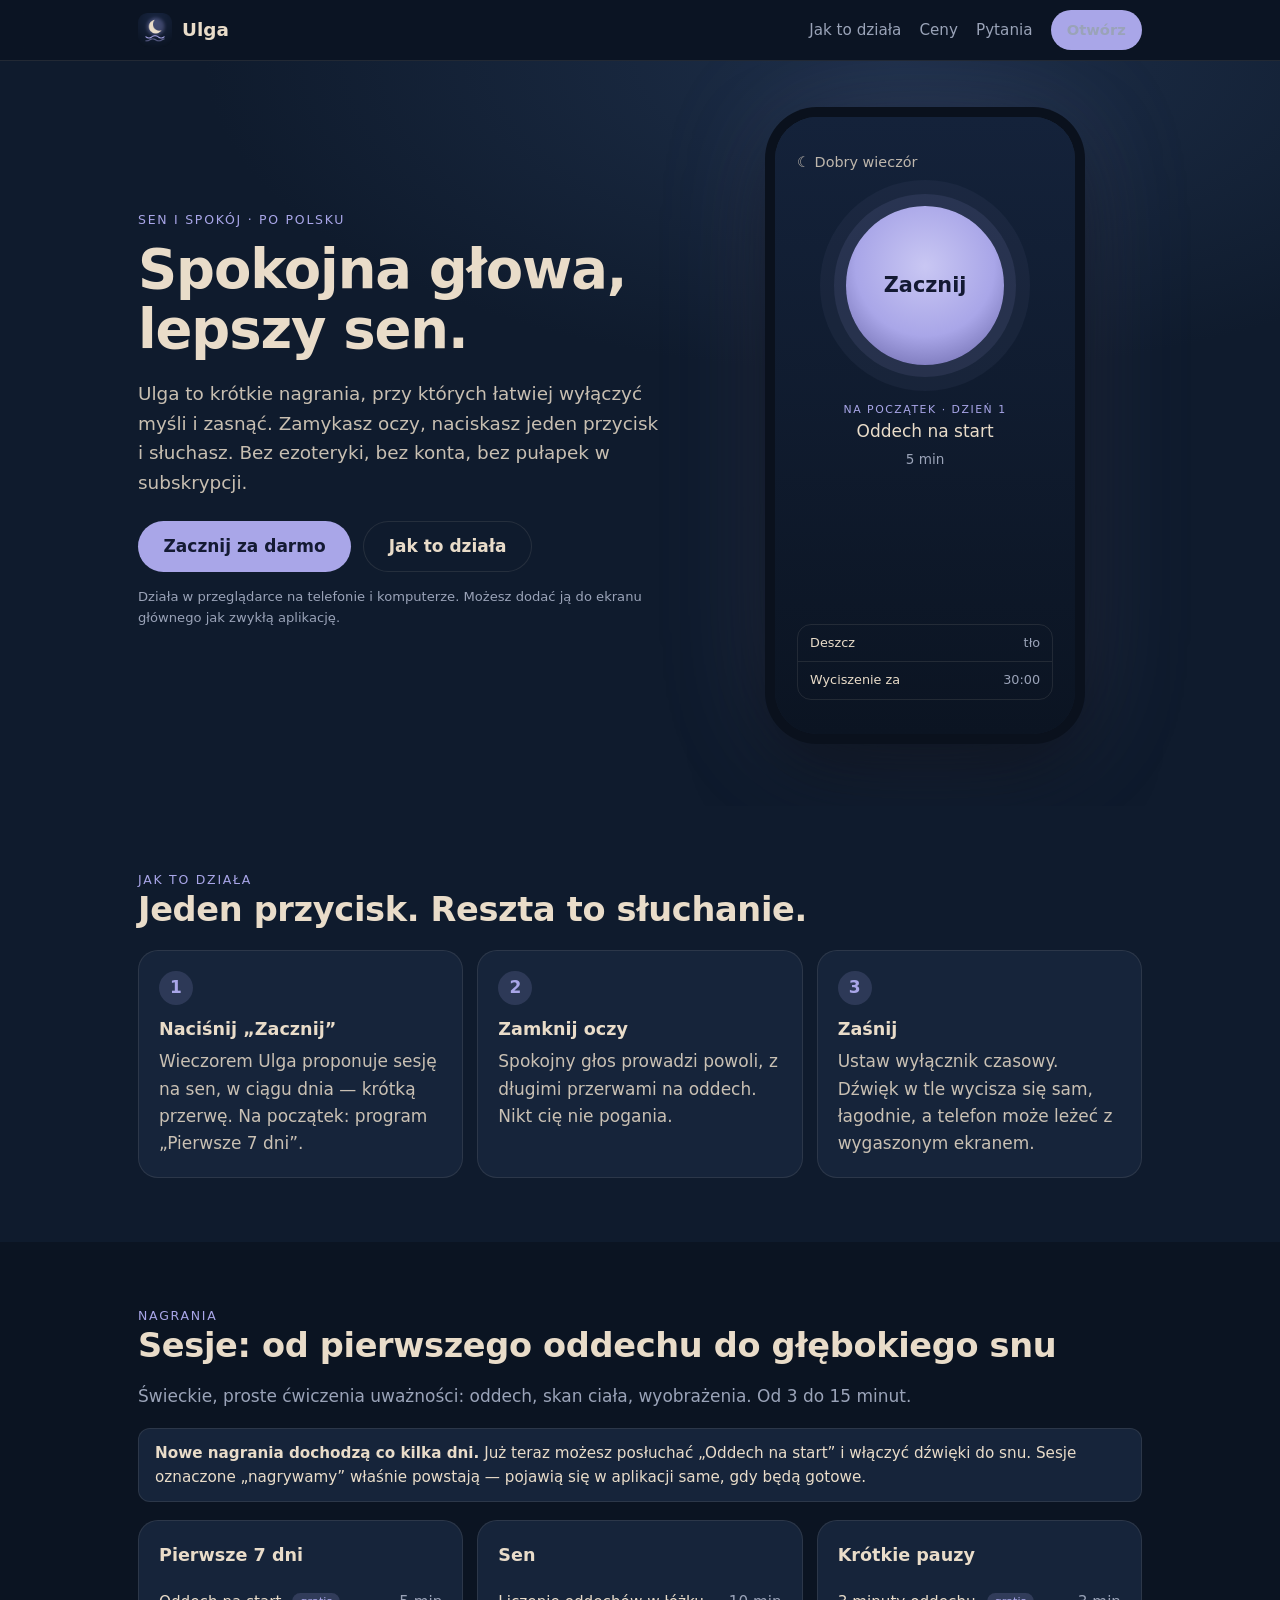
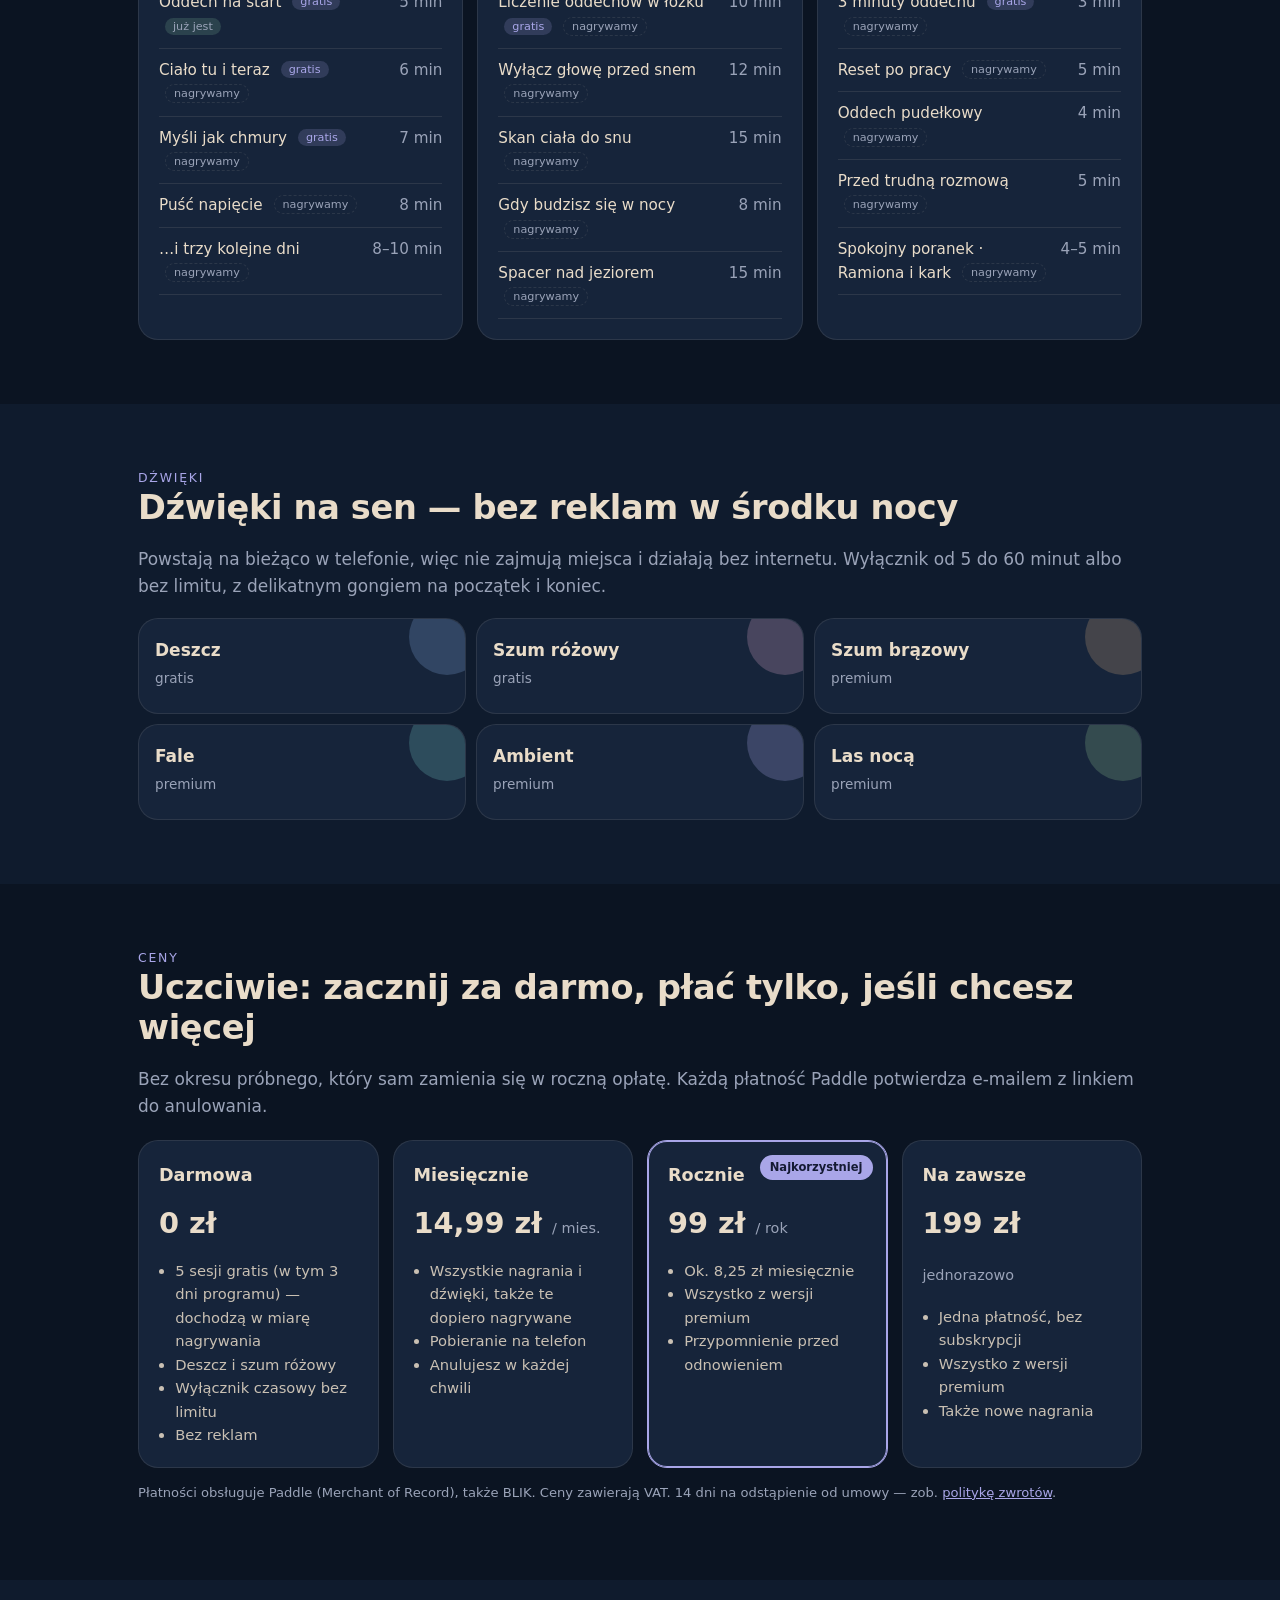
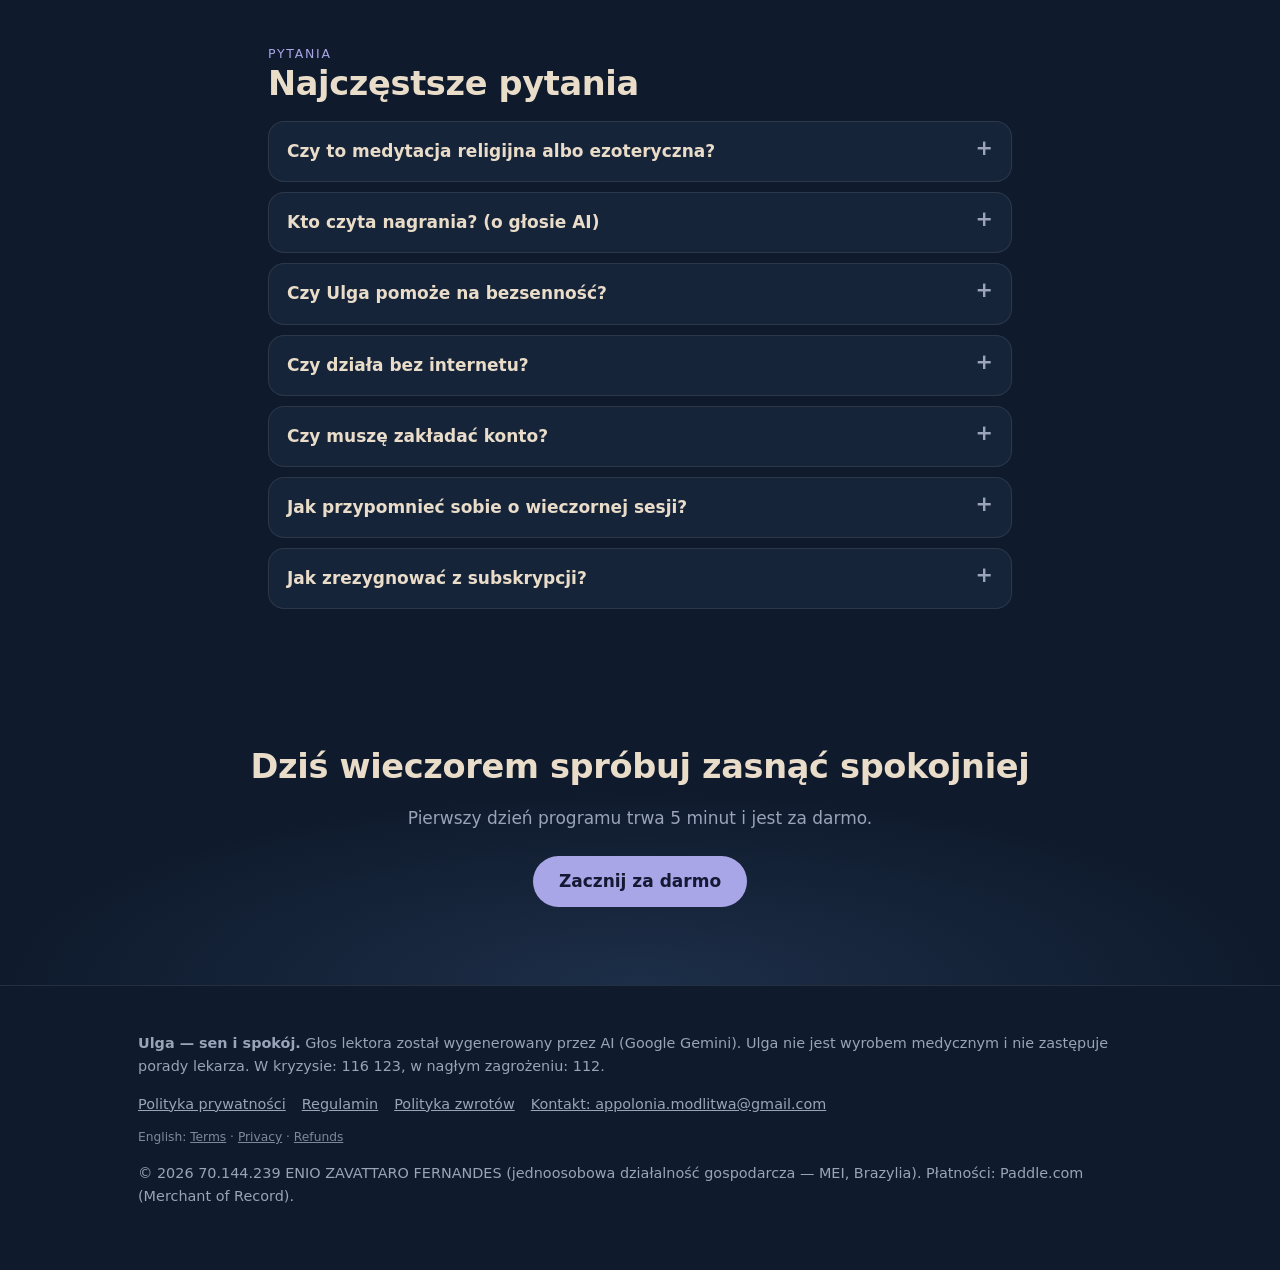
==== commit e4caedc4: "Add files via upload" ====
--- a/site/index.html
+++ b/site/index.html
@@ -264,7 +264,7 @@
       <a href="mailto:appolonia.modlitwa@gmail.com">Kontakt: appolonia.modlitwa@gmail.com</a>
     </nav>
     <p class="en-legal" lang="en" style="font-size:.85em;opacity:.8">English: <a href="../legal/en/terms.html">Terms</a> · <a href="../legal/en/privacy.html">Privacy</a> · <a href="../legal/en/refund.html">Refunds</a></p>
-    <p>© 2026 Enio Zavattaro (osoba fizyczna, Brazylia). Płatności: Paddle.com (Merchant of Record).</p>
+    <p>© 2026 70.144.239 ENIO ZAVATTARO FERNANDES (jednoosobowa działalność gospodarcza — MEI, Brazylia). Płatności: Paddle.com (Merchant of Record).</p>
   </div>
 </footer>
 <script>document.querySelectorAll('.app-link').forEach(function (a) { a.href = APP_URL; });</script>
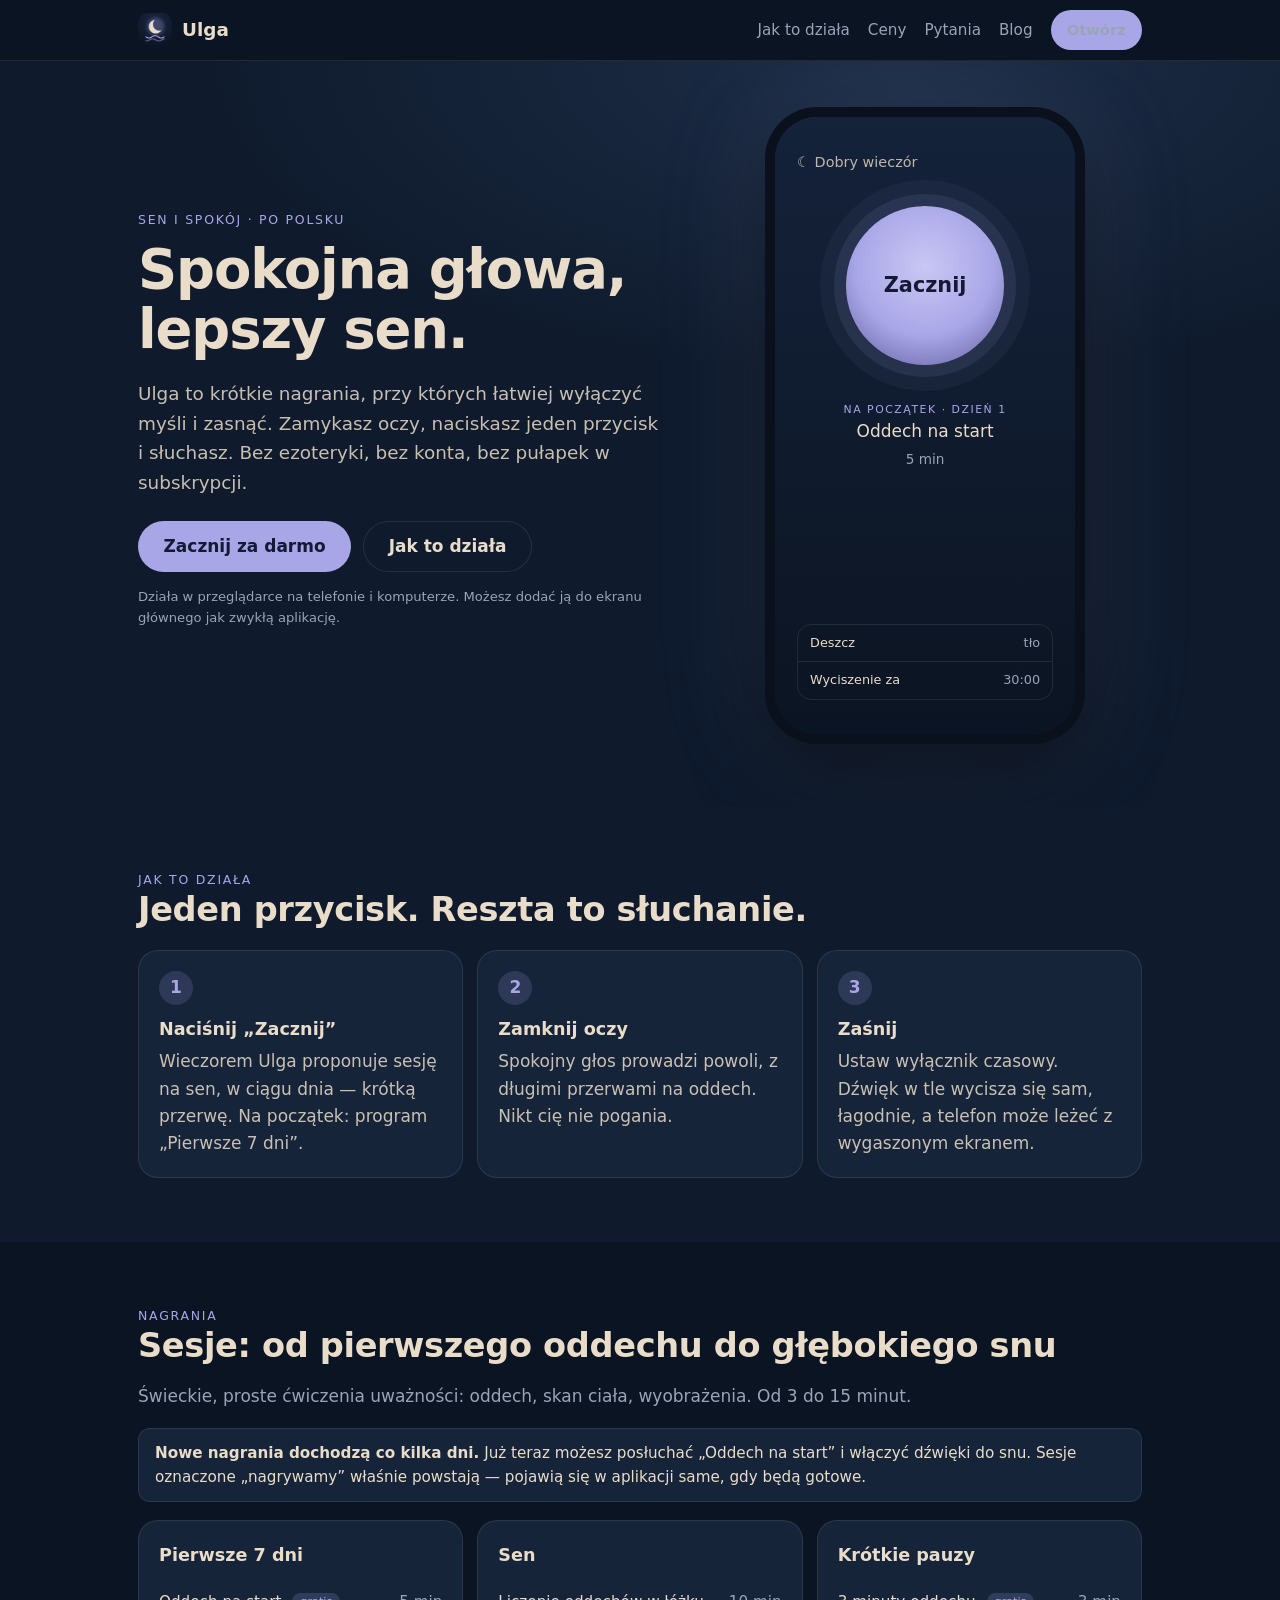
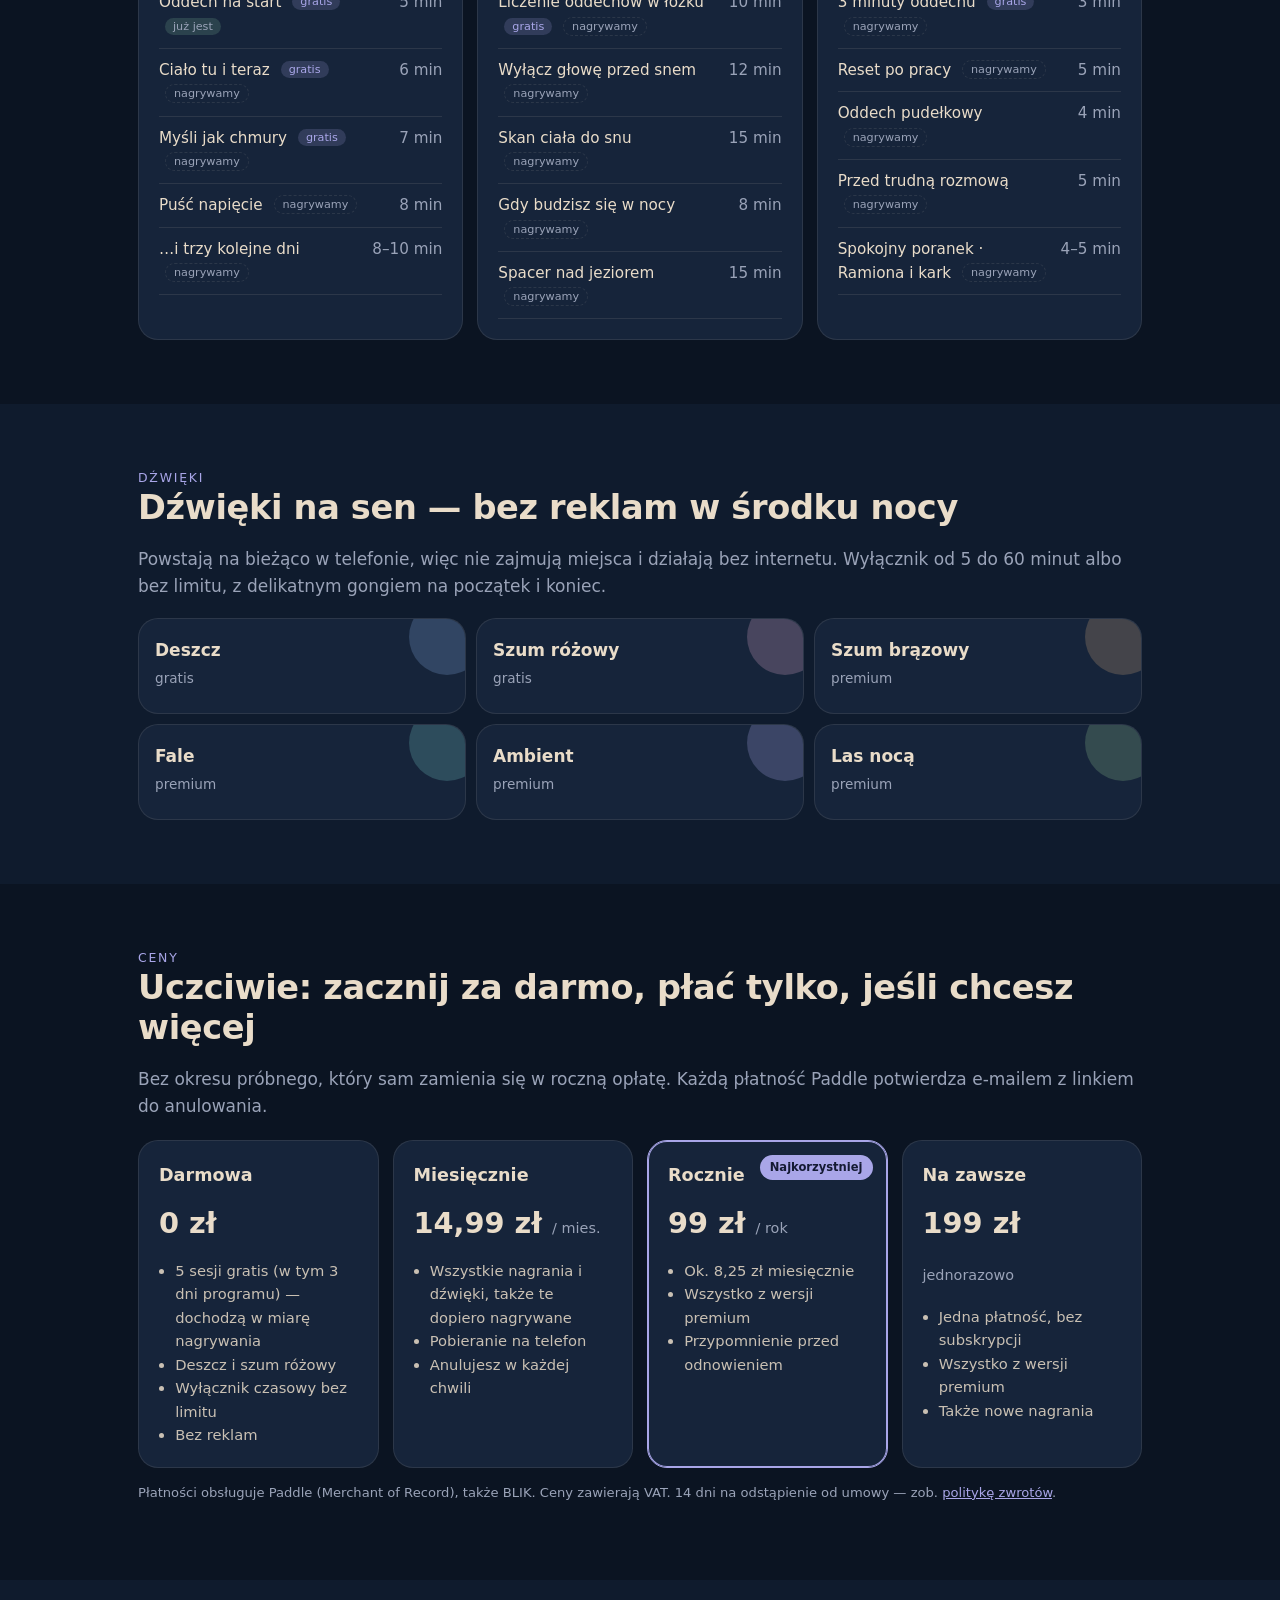
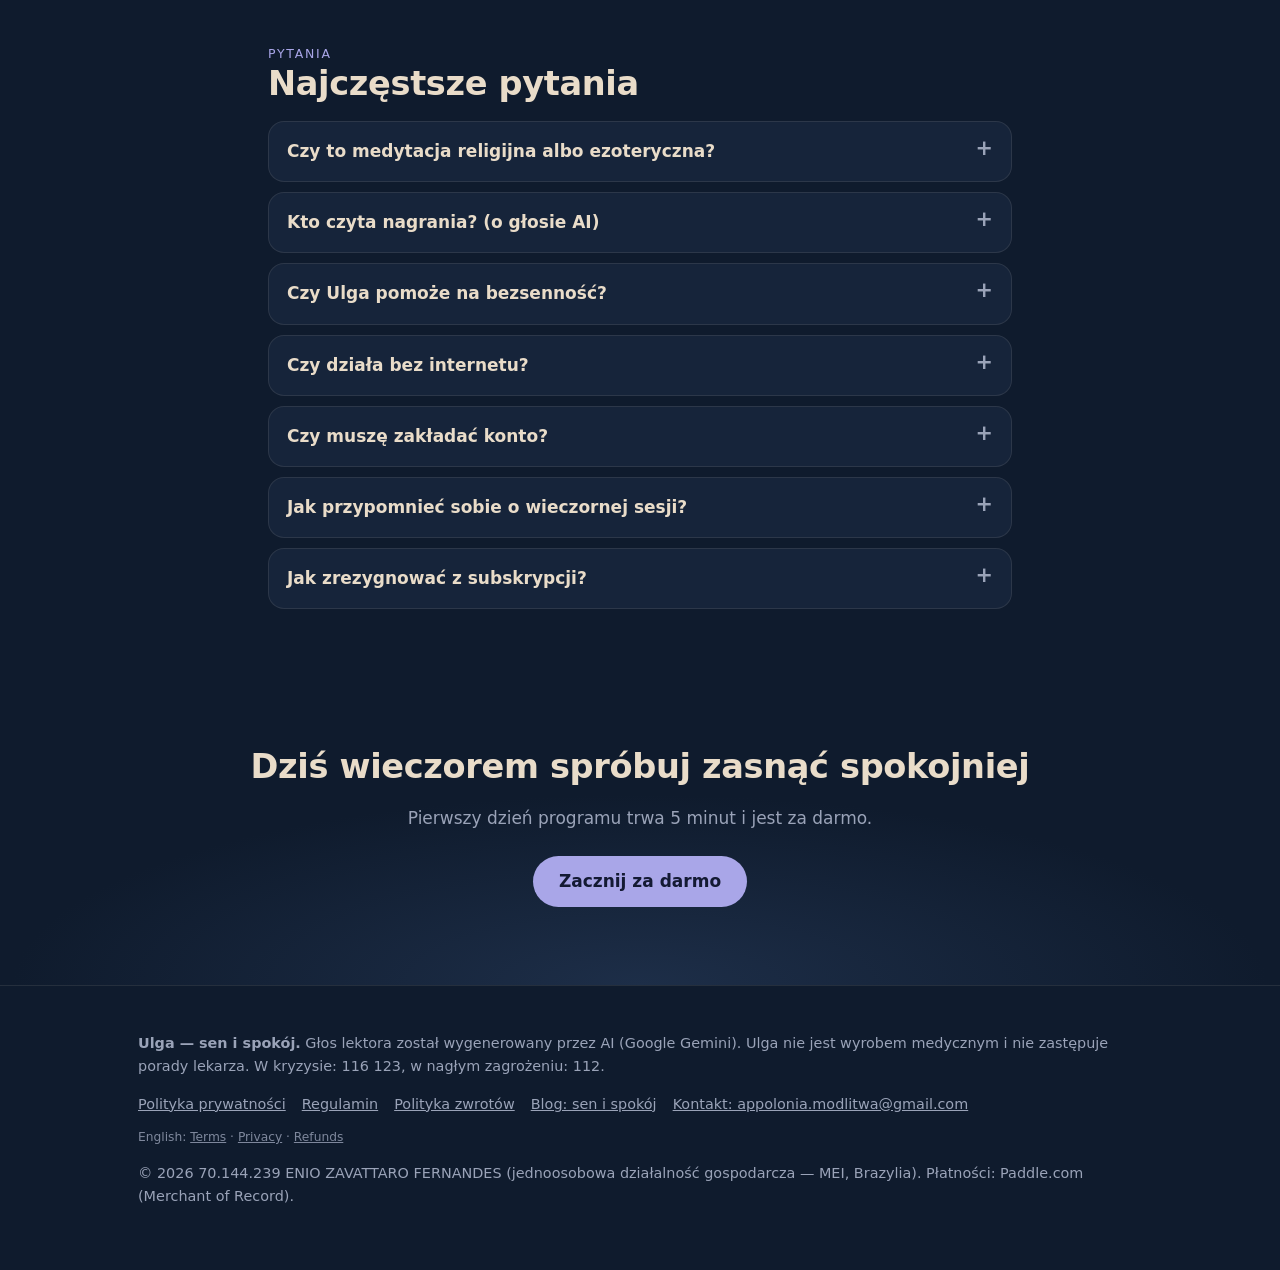
==== commit 8209d9ea: "Add files via upload" ====
--- a/site/index.html
+++ b/site/index.html
@@ -16,6 +16,8 @@
 <meta property="og:site_name" content="Ulga">
 <meta property="og:title" content="Ulga — spokojna głowa, lepszy sen">
 <meta property="og:description" content="Krótkie nagrania po polsku na sen i chwilę przerwy. Bez ezoteryki, bez konta, bez pułapek w subskrypcji.">
+<meta property="og:url" content="https://zavattaro.github.io/ulga/site/">
+<link rel="canonical" href="https://zavattaro.github.io/ulga/site/">
 <link rel="icon" type="image/png" sizes="192x192" href="../icons/icon-192.png">
 <link rel="apple-touch-icon" href="../icons/apple-touch-icon.png">
 <script type="application/ld+json">
@@ -126,6 +128,7 @@
       <a class="hide-s" href="#jak">Jak to działa</a>
       <a class="hide-s" href="#plany">Ceny</a>
       <a class="hide-s" href="#pytania">Pytania</a>
+      <a class="hide-s" href="blog/index.html">Blog</a>
       <a class="btn small app-link" href="../index.html">Otwórz</a>
     </nav>
   </div>
@@ -261,6 +264,7 @@
       <a href="../legal/privacy.html">Polityka prywatności</a>
       <a href="../legal/terms.html">Regulamin</a>
       <a href="../legal/refund.html">Polityka zwrotów</a>
+      <a href="blog/index.html">Blog: sen i spokój</a>
       <a href="mailto:appolonia.modlitwa@gmail.com">Kontakt: appolonia.modlitwa@gmail.com</a>
     </nav>
     <p class="en-legal" lang="en" style="font-size:.85em;opacity:.8">English: <a href="../legal/en/terms.html">Terms</a> · <a href="../legal/en/privacy.html">Privacy</a> · <a href="../legal/en/refund.html">Refunds</a></p>
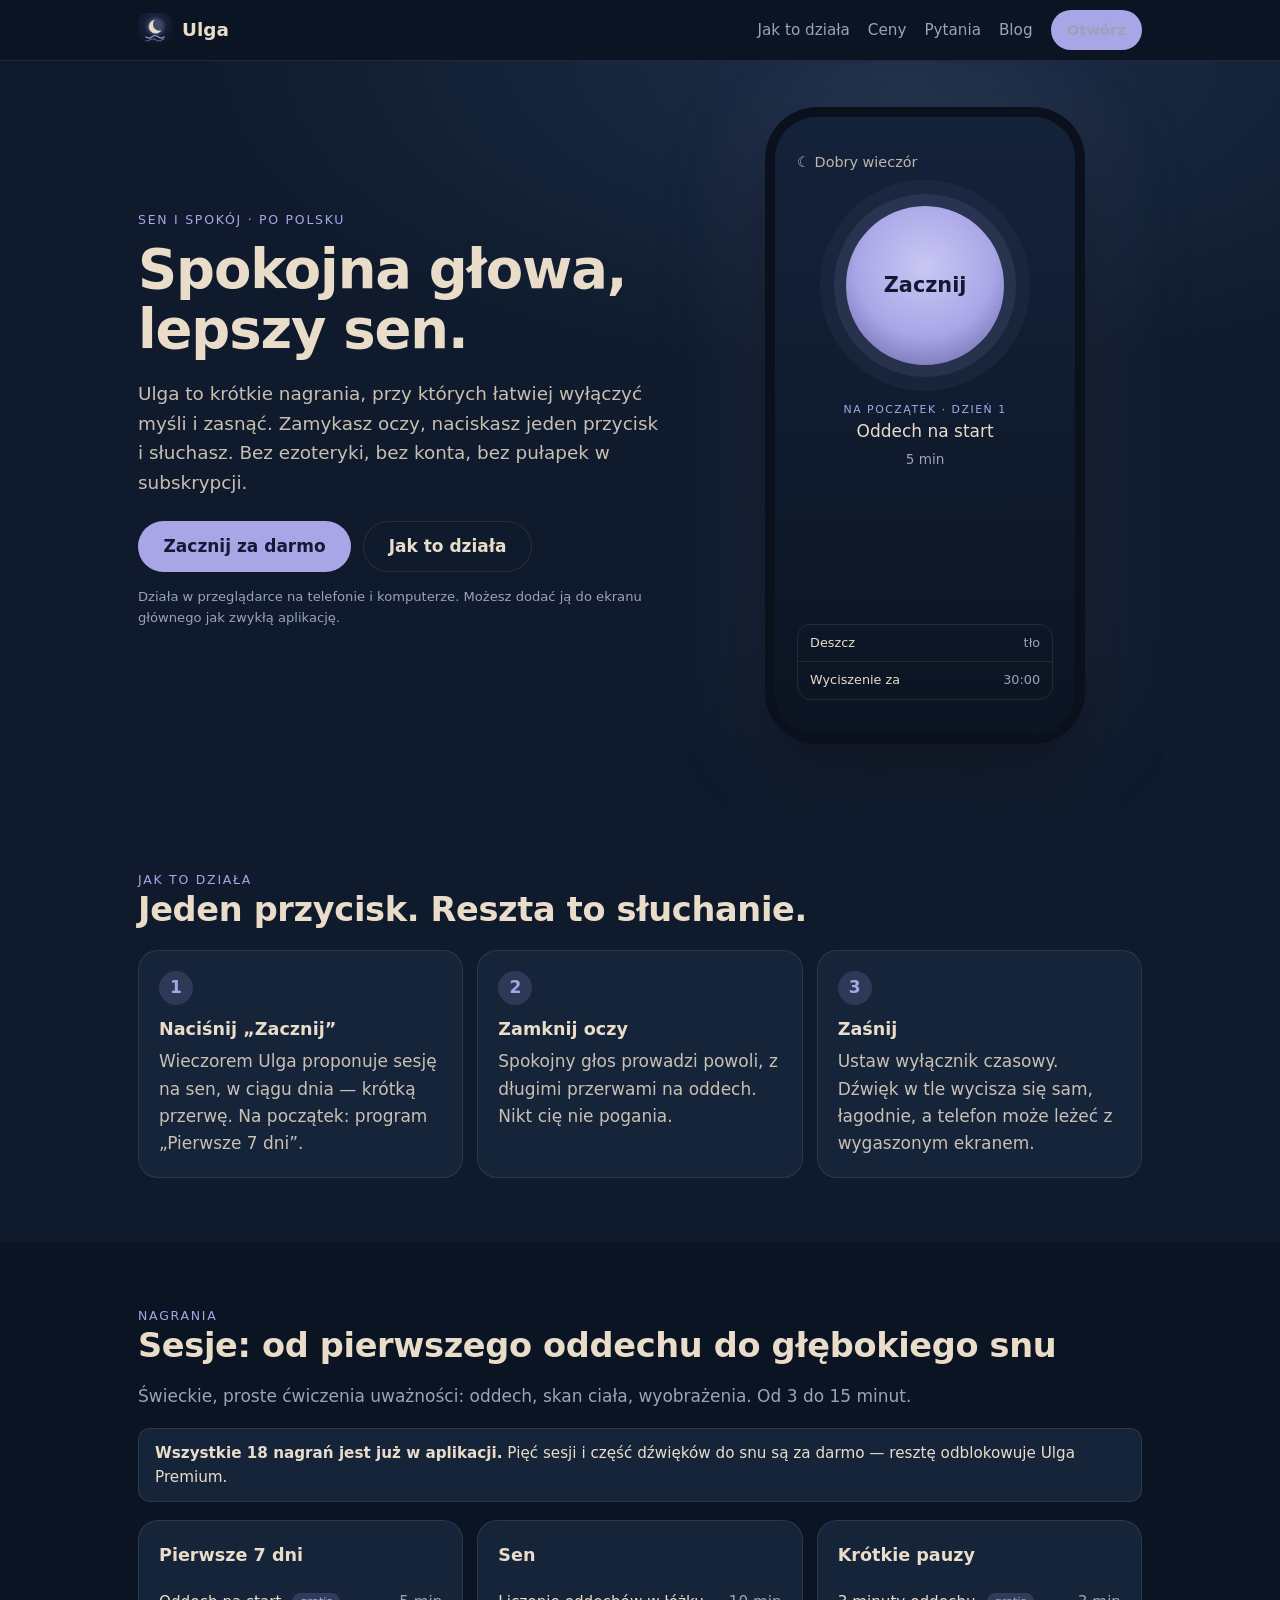
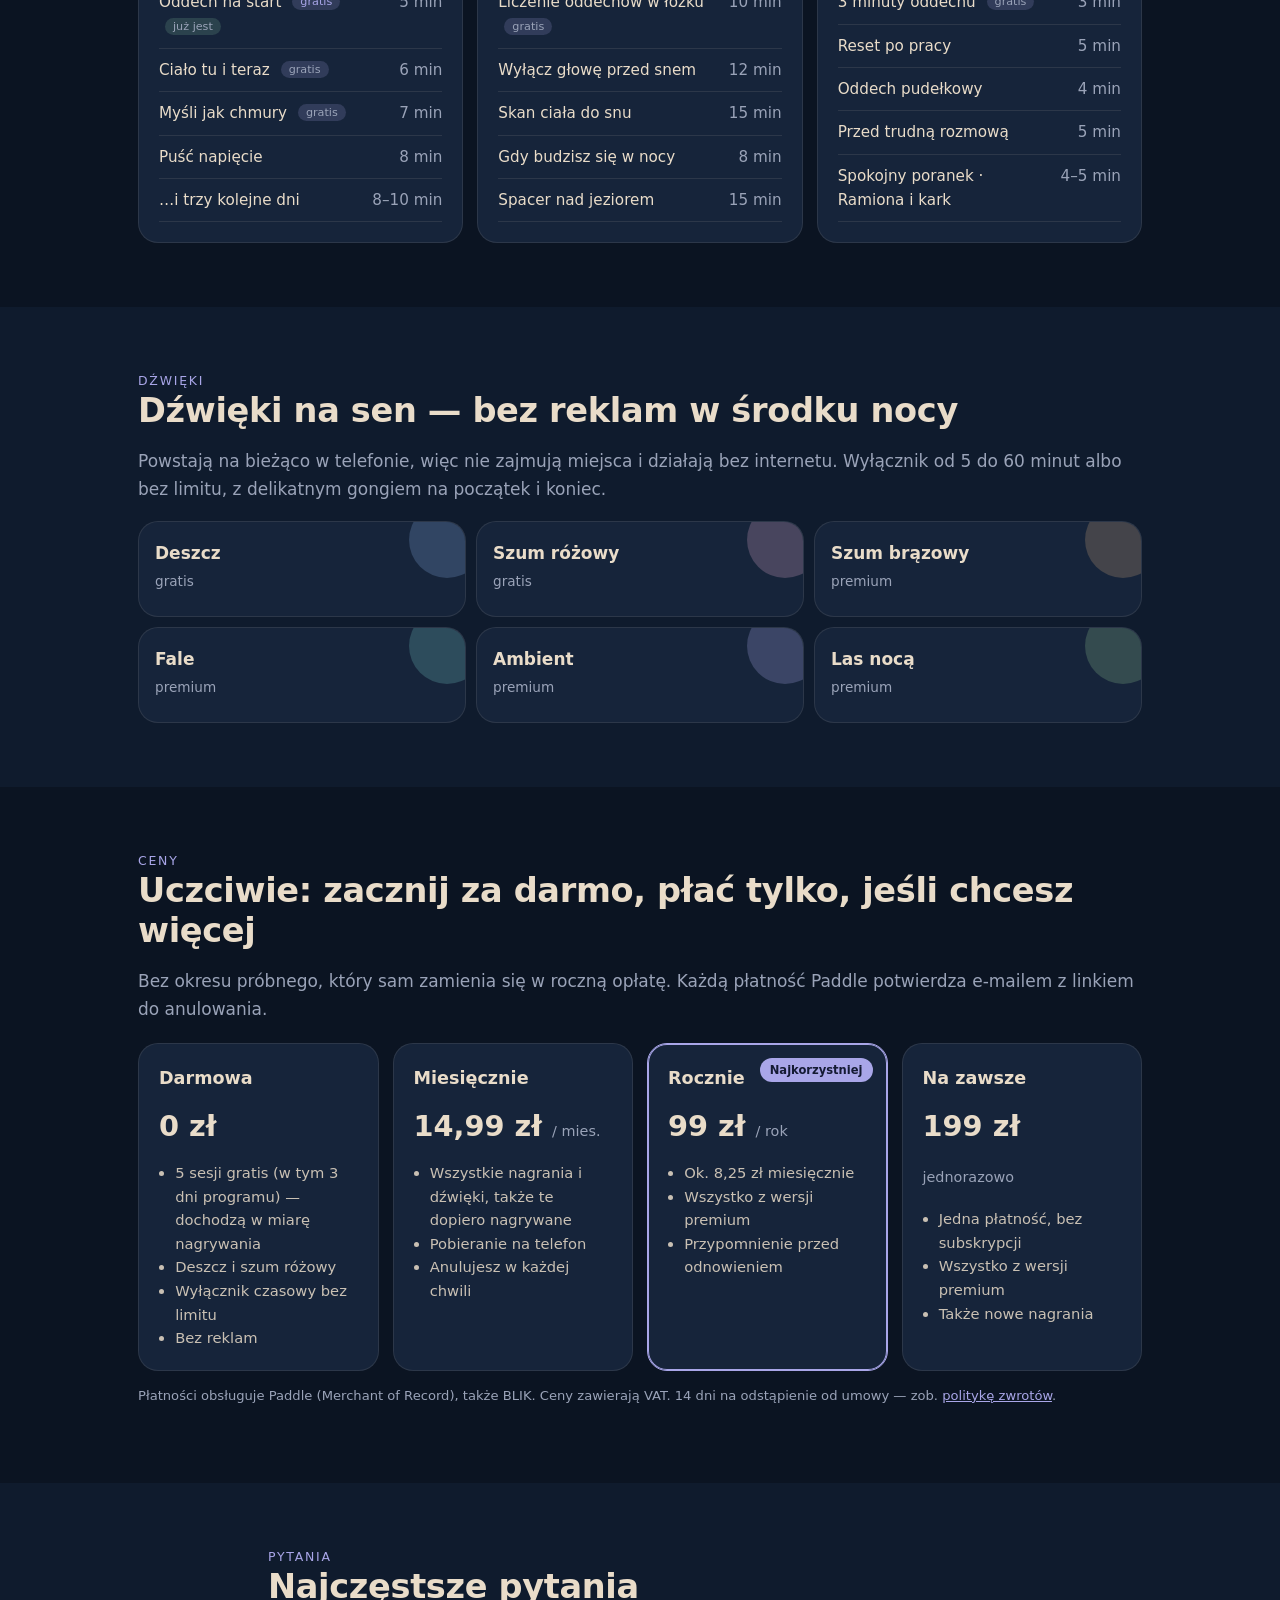
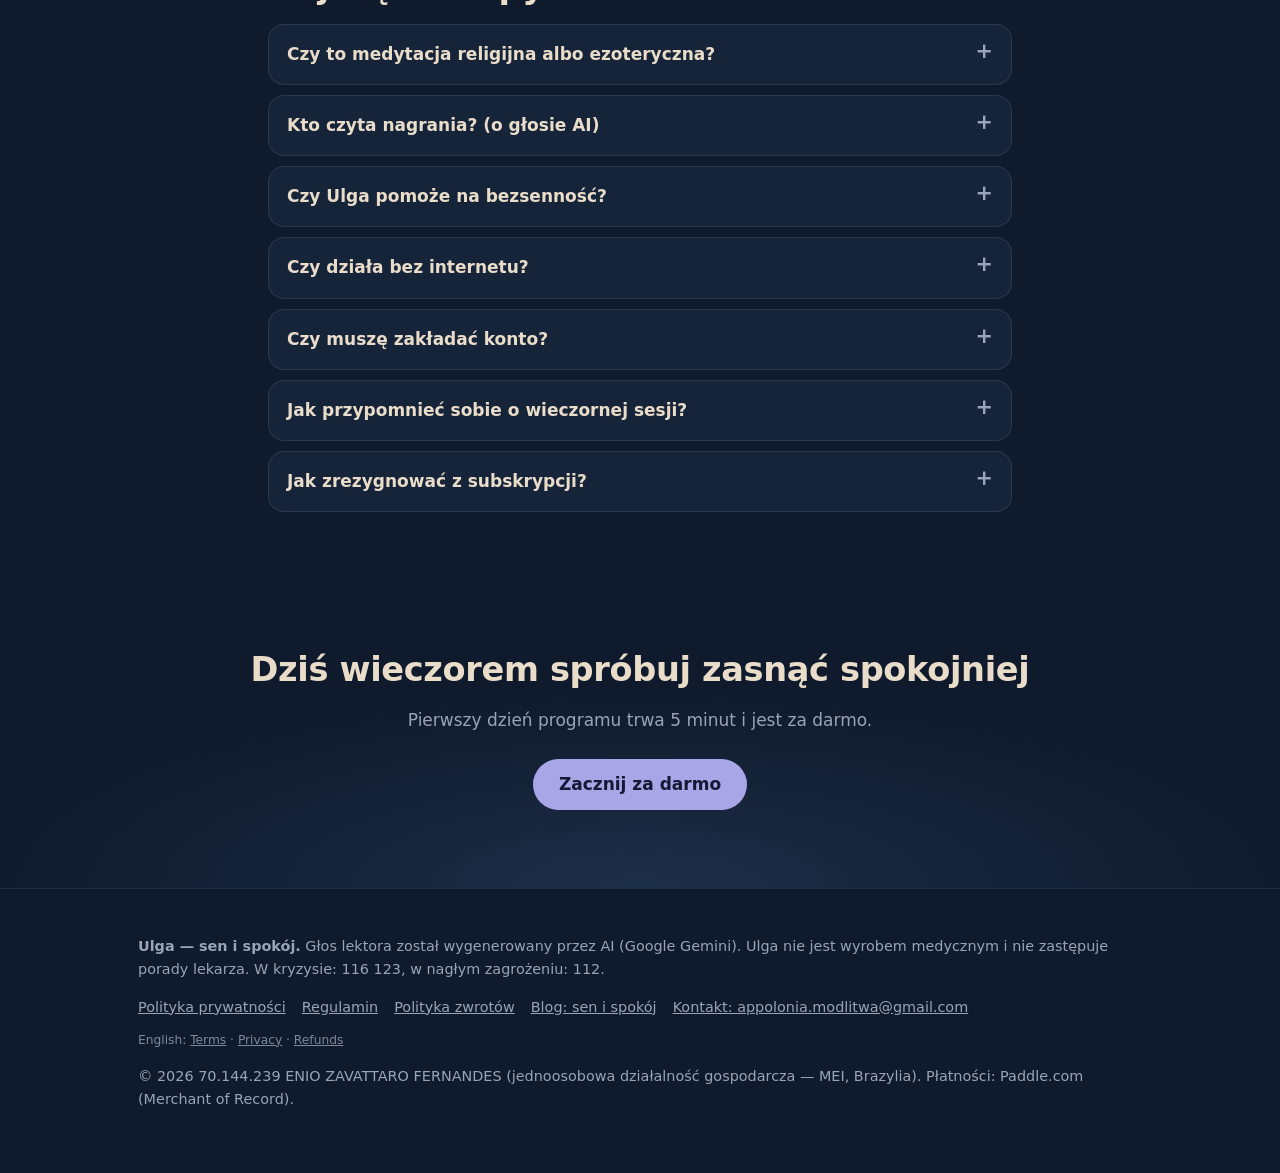
==== commit ddc540a7: "Add files via upload" ====
--- a/site/index.html
+++ b/site/index.html
@@ -173,31 +173,31 @@
       <p class="eyebrow">Nagrania</p>
       <h2 id="sesje-h">Sesje: od pierwszego oddechu do głębokiego snu</h2>
       <p class="muted">Świeckie, proste ćwiczenia uważności: oddech, skan ciała, wyobrażenia. Od 3 do 15 minut.</p>
-      <p class="note" id="sesje-uczciwie"><strong>Nowe nagrania dochodzą co kilka dni.</strong> Już teraz możesz posłuchać „Oddech na start” i włączyć dźwięki do snu. Sesje oznaczone „nagrywamy” właśnie powstają — pojawią się w aplikacji same, gdy będą gotowe.</p>
+      <p class="note" id="sesje-uczciwie"><strong>Wszystkie 18 nagrań jest już w aplikacji.</strong> Pięć sesji i część dźwięków do snu są za darmo — resztę odblokowuje Ulga Premium.</p>
       <div class="grid c3">
         <div class="card"><h3>Pierwsze 7 dni</h3>
           <ul class="list">
             <li><span>Oddech na start <span class="tag">gratis</span> <span class="tag ok">już jest</span></span><span>5 min</span></li>
-            <li><span>Ciało tu i teraz <span class="tag">gratis</span> <span class="tag soon">nagrywamy</span></span><span>6 min</span></li>
-            <li><span>Myśli jak chmury <span class="tag">gratis</span> <span class="tag soon">nagrywamy</span></span><span>7 min</span></li>
-            <li><span>Puść napięcie <span class="tag soon">nagrywamy</span></span><span>8 min</span></li>
-            <li><span>…i trzy kolejne dni <span class="tag soon">nagrywamy</span></span><span>8–10 min</span></li>
+            <li><span>Ciało tu i teraz <span class="tag">gratis</span></span><span>6 min</span></li>
+            <li><span>Myśli jak chmury <span class="tag">gratis</span></span><span>7 min</span></li>
+            <li><span>Puść napięcie</span><span>8 min</span></li>
+            <li><span>…i trzy kolejne dni</span><span>8–10 min</span></li>
           </ul></div>
         <div class="card"><h3>Sen</h3>
           <ul class="list">
-            <li><span>Liczenie oddechów w łóżku <span class="tag">gratis</span> <span class="tag soon">nagrywamy</span></span><span>10 min</span></li>
-            <li><span>Wyłącz głowę przed snem <span class="tag soon">nagrywamy</span></span><span>12 min</span></li>
-            <li><span>Skan ciała do snu <span class="tag soon">nagrywamy</span></span><span>15 min</span></li>
-            <li><span>Gdy budzisz się w nocy <span class="tag soon">nagrywamy</span></span><span>8 min</span></li>
-            <li><span>Spacer nad jeziorem <span class="tag soon">nagrywamy</span></span><span>15 min</span></li>
+            <li><span>Liczenie oddechów w łóżku <span class="tag">gratis</span></span><span>10 min</span></li>
+            <li><span>Wyłącz głowę przed snem</span><span>12 min</span></li>
+            <li><span>Skan ciała do snu</span><span>15 min</span></li>
+            <li><span>Gdy budzisz się w nocy</span><span>8 min</span></li>
+            <li><span>Spacer nad jeziorem</span><span>15 min</span></li>
           </ul></div>
         <div class="card"><h3>Krótkie pauzy</h3>
           <ul class="list">
-            <li><span>3 minuty oddechu <span class="tag">gratis</span> <span class="tag soon">nagrywamy</span></span><span>3 min</span></li>
-            <li><span>Reset po pracy <span class="tag soon">nagrywamy</span></span><span>5 min</span></li>
-            <li><span>Oddech pudełkowy <span class="tag soon">nagrywamy</span></span><span>4 min</span></li>
-            <li><span>Przed trudną rozmową <span class="tag soon">nagrywamy</span></span><span>5 min</span></li>
-            <li><span>Spokojny poranek · Ramiona i kark <span class="tag soon">nagrywamy</span></span><span>4–5 min</span></li>
+            <li><span>3 minuty oddechu <span class="tag">gratis</span></span><span>3 min</span></li>
+            <li><span>Reset po pracy</span><span>5 min</span></li>
+            <li><span>Oddech pudełkowy</span><span>4 min</span></li>
+            <li><span>Przed trudną rozmową</span><span>5 min</span></li>
+            <li><span>Spokojny poranek · Ramiona i kark</span><span>4–5 min</span></li>
           </ul></div>
       </div>
     </div>
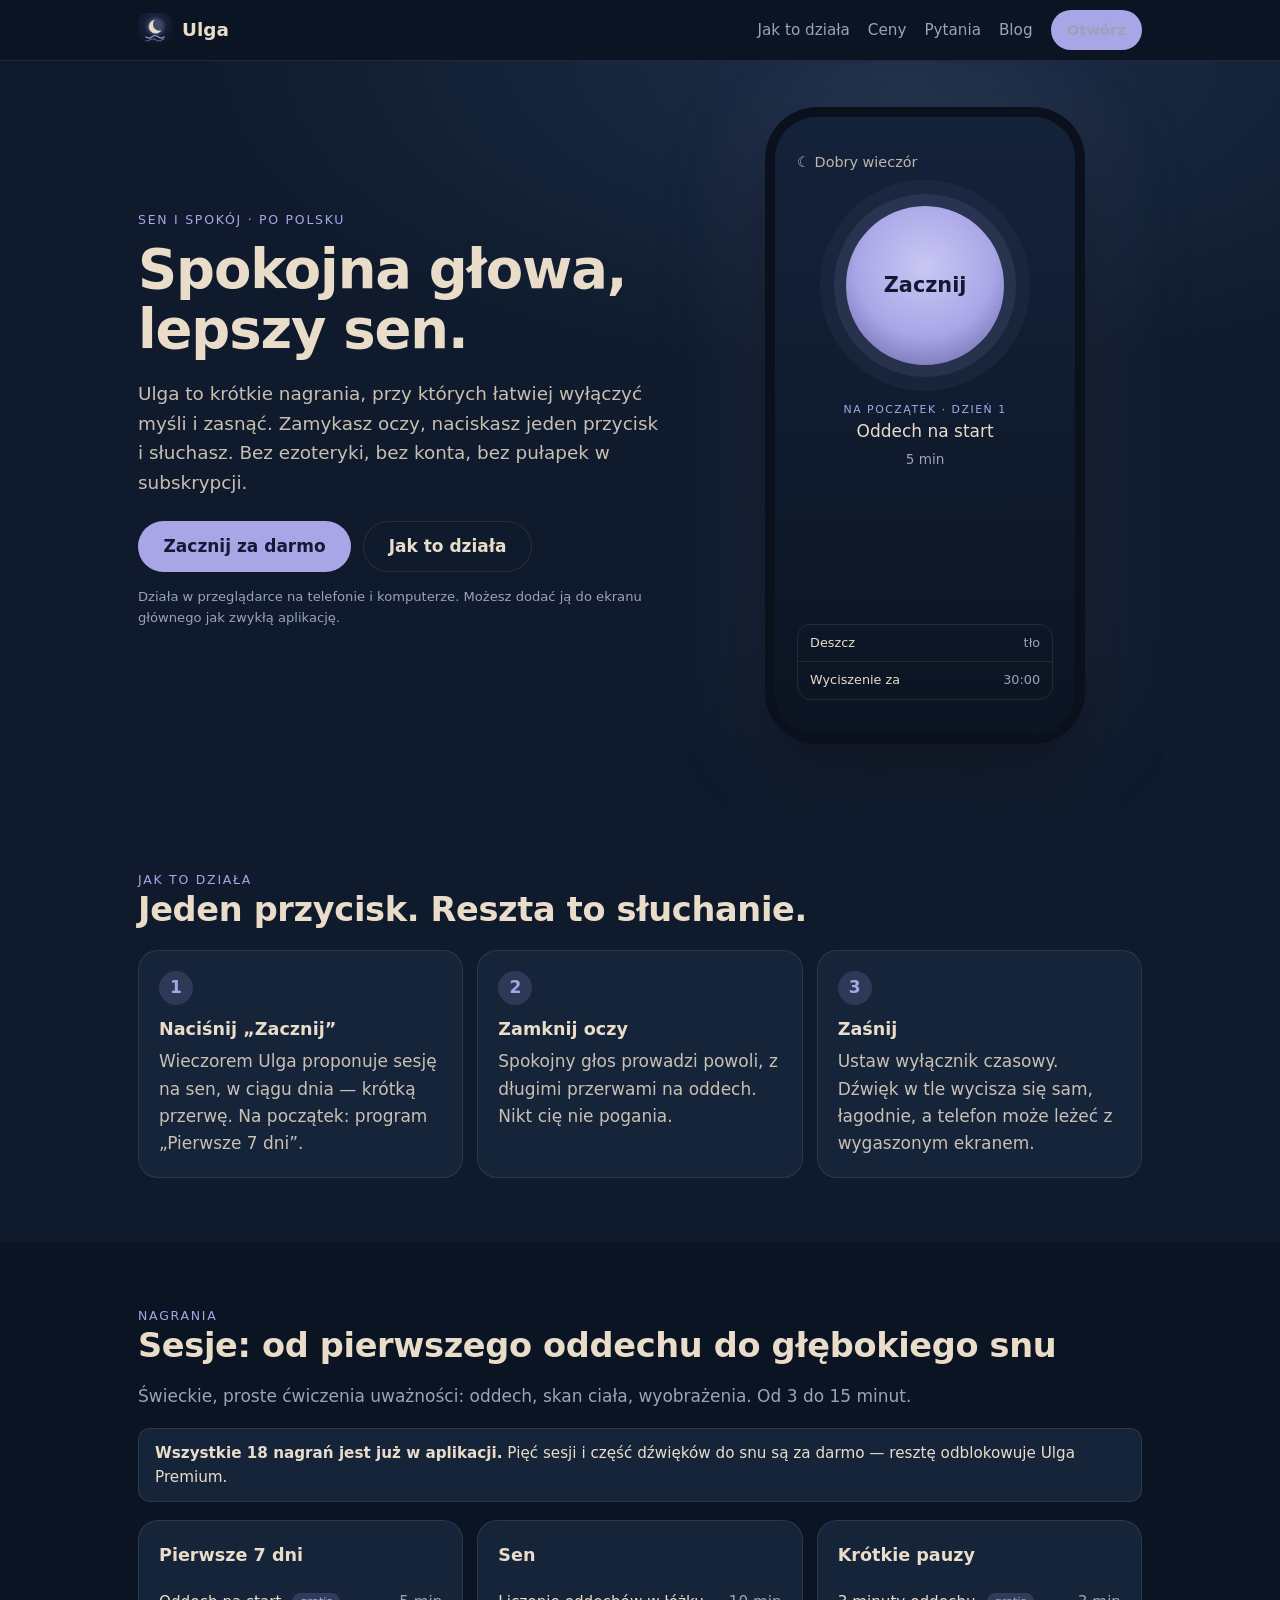
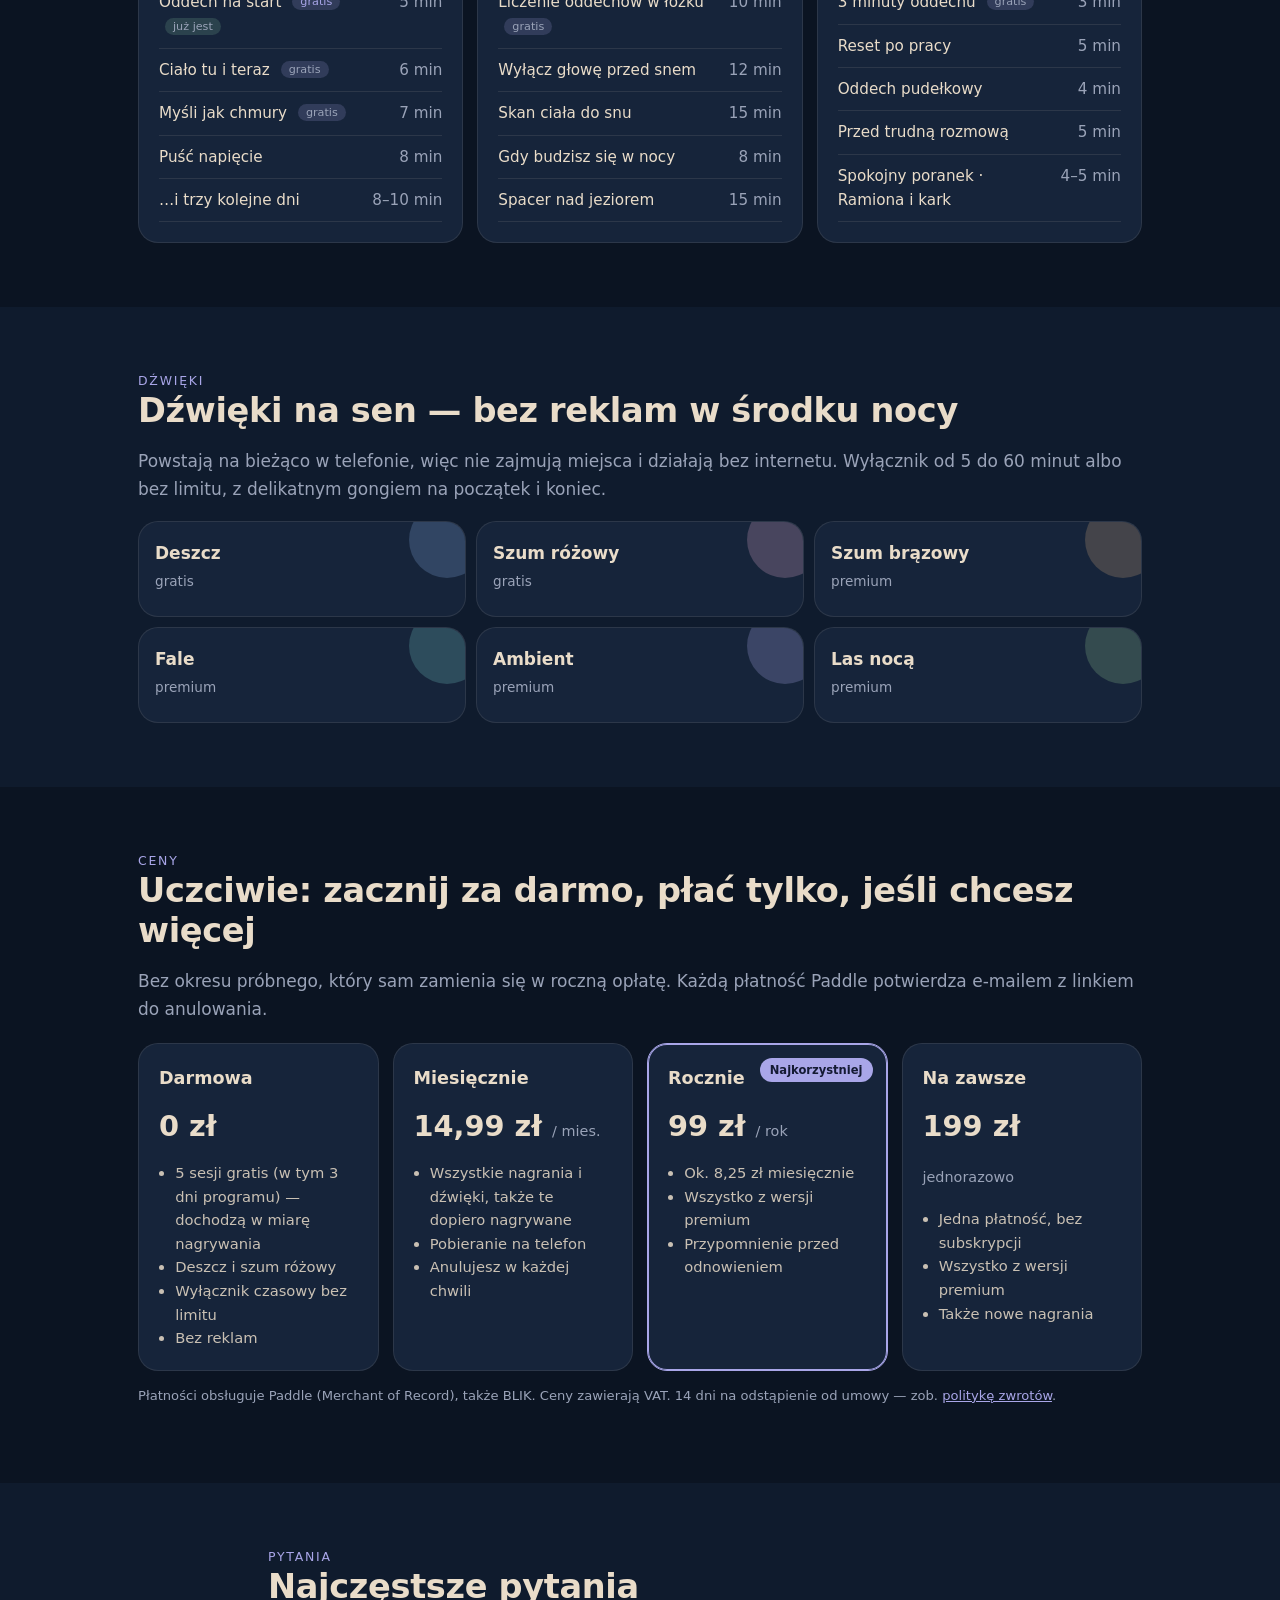
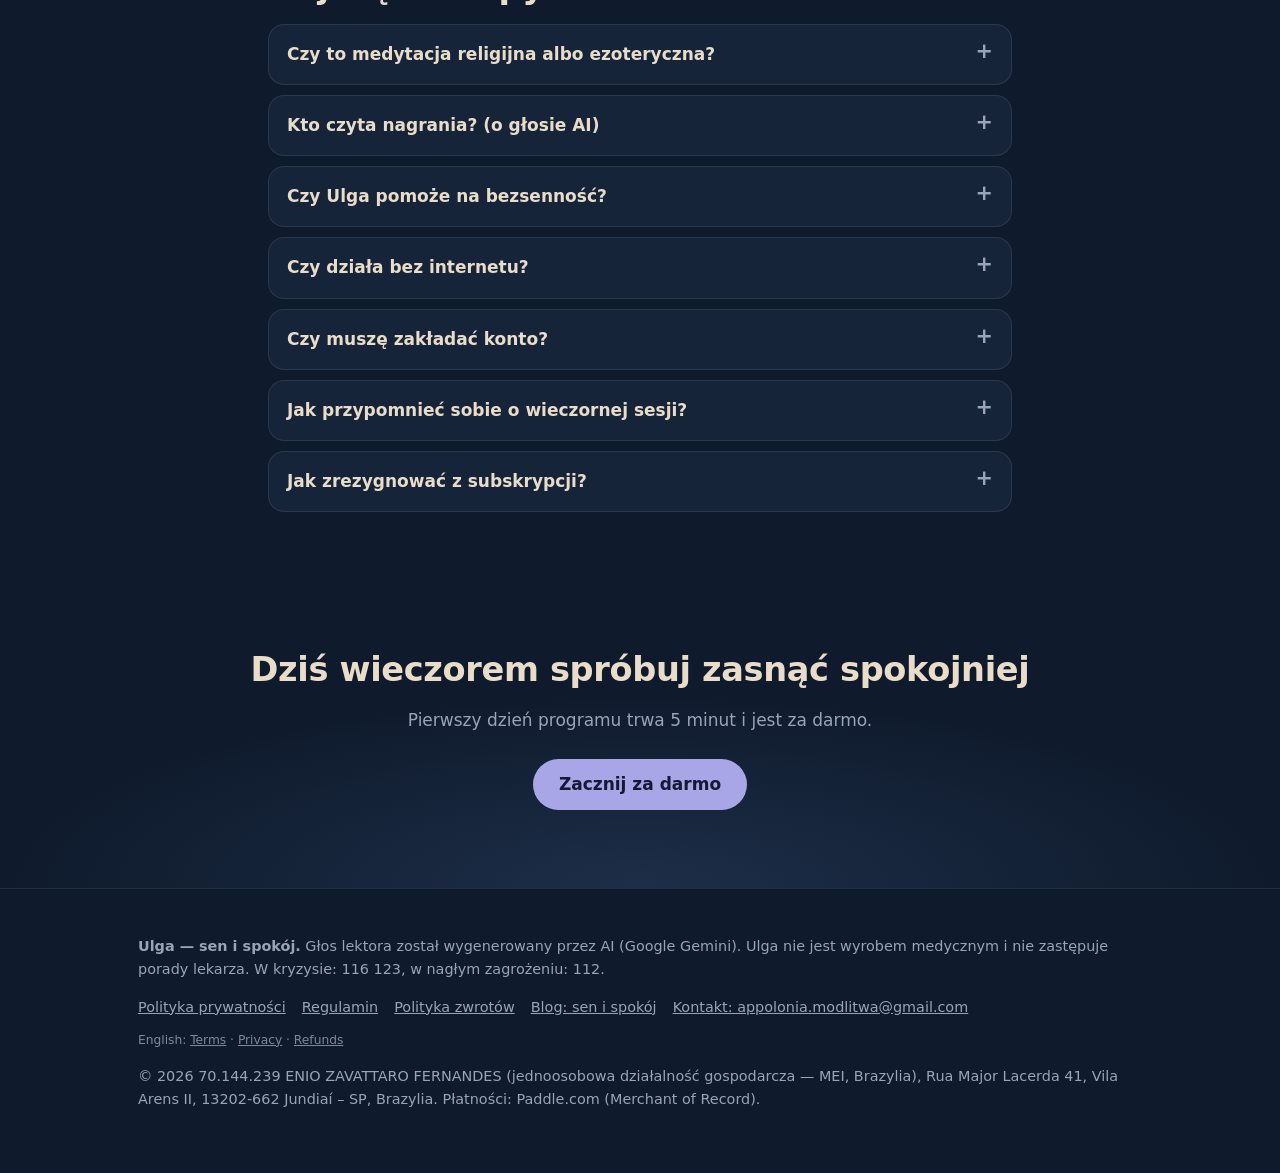
==== commit f423279f: "Add files via upload" ====
--- a/site/index.html
+++ b/site/index.html
@@ -268,7 +268,7 @@
       <a href="mailto:appolonia.modlitwa@gmail.com">Kontakt: appolonia.modlitwa@gmail.com</a>
     </nav>
     <p class="en-legal" lang="en" style="font-size:.85em;opacity:.8">English: <a href="../legal/en/terms.html">Terms</a> · <a href="../legal/en/privacy.html">Privacy</a> · <a href="../legal/en/refund.html">Refunds</a></p>
-    <p>© 2026 70.144.239 ENIO ZAVATTARO FERNANDES (jednoosobowa działalność gospodarcza — MEI, Brazylia). Płatności: Paddle.com (Merchant of Record).</p>
+    <p>© 2026 70.144.239 ENIO ZAVATTARO FERNANDES (jednoosobowa działalność gospodarcza — MEI, Brazylia), Rua Major Lacerda 41, Vila Arens II, 13202-662 Jundiaí – SP, Brazylia. Płatności: Paddle.com (Merchant of Record).</p>
   </div>
 </footer>
 <script>document.querySelectorAll('.app-link').forEach(function (a) { a.href = APP_URL; });</script>
